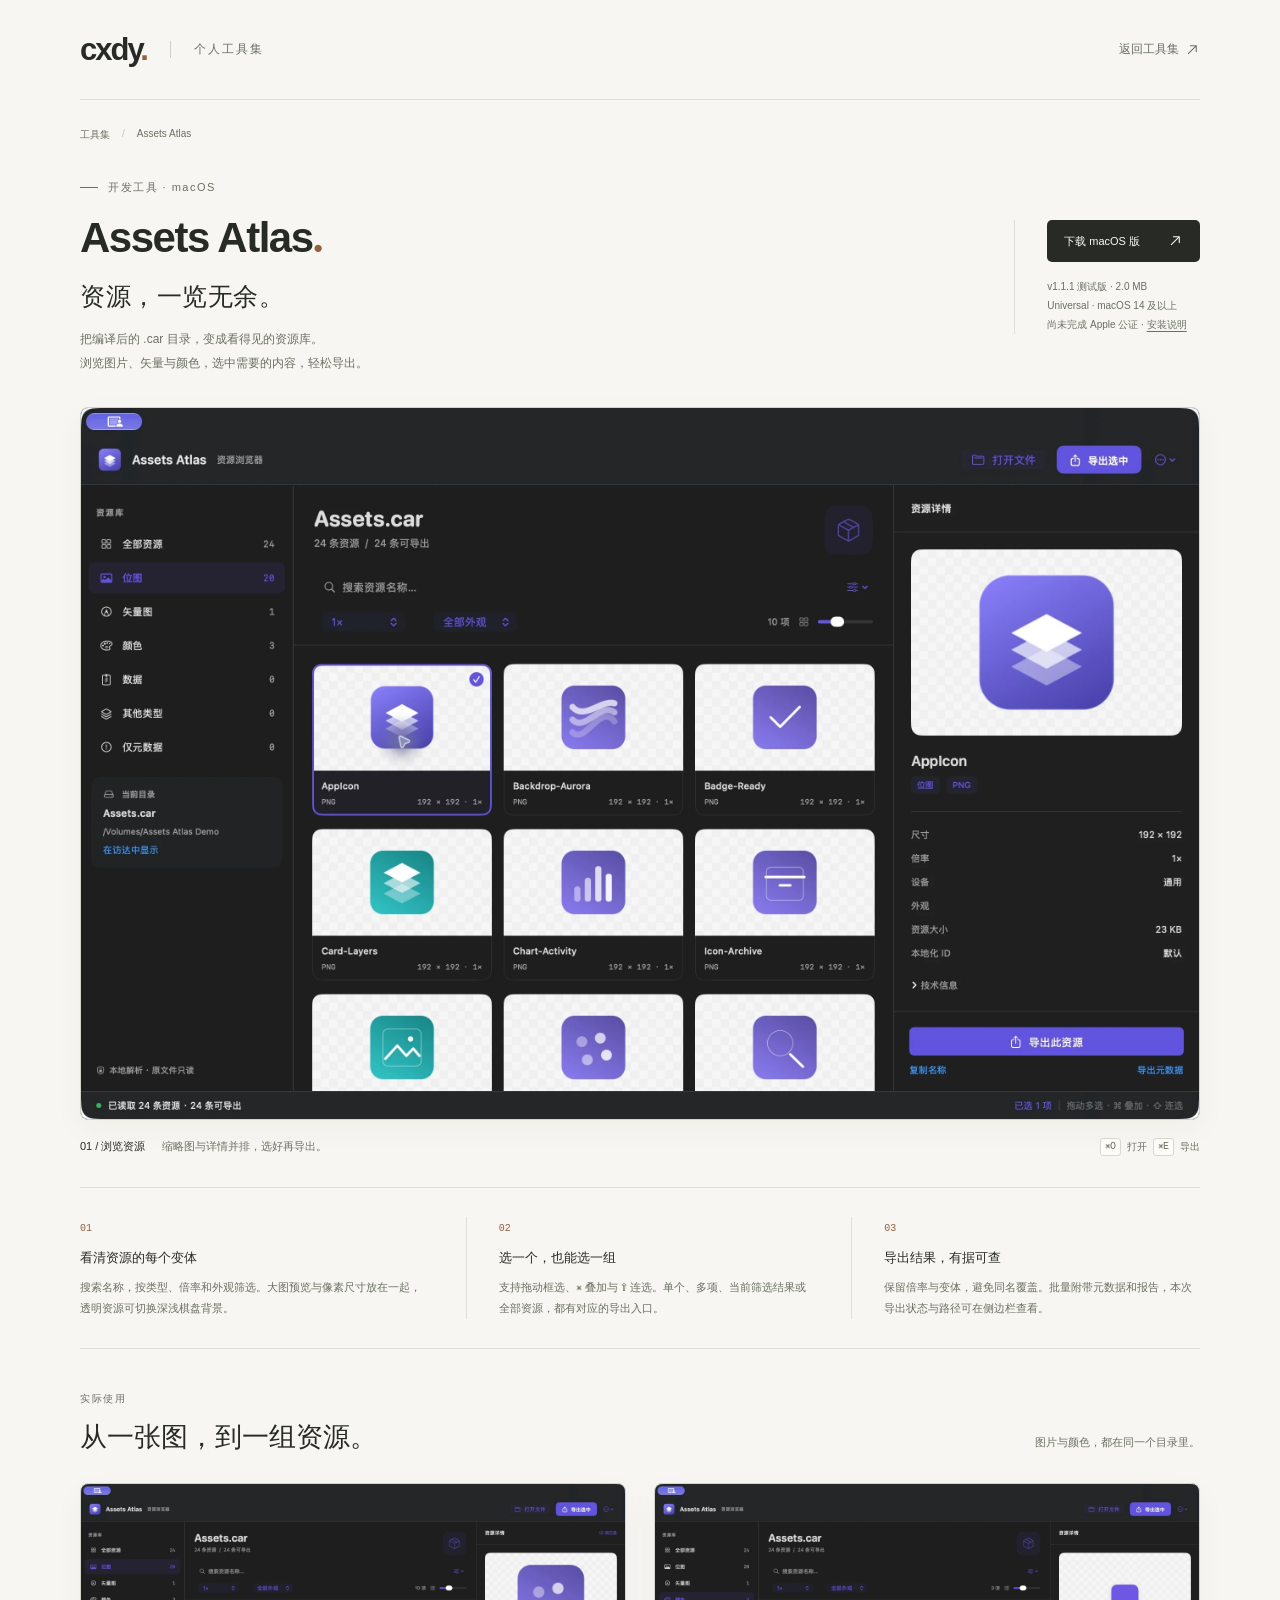
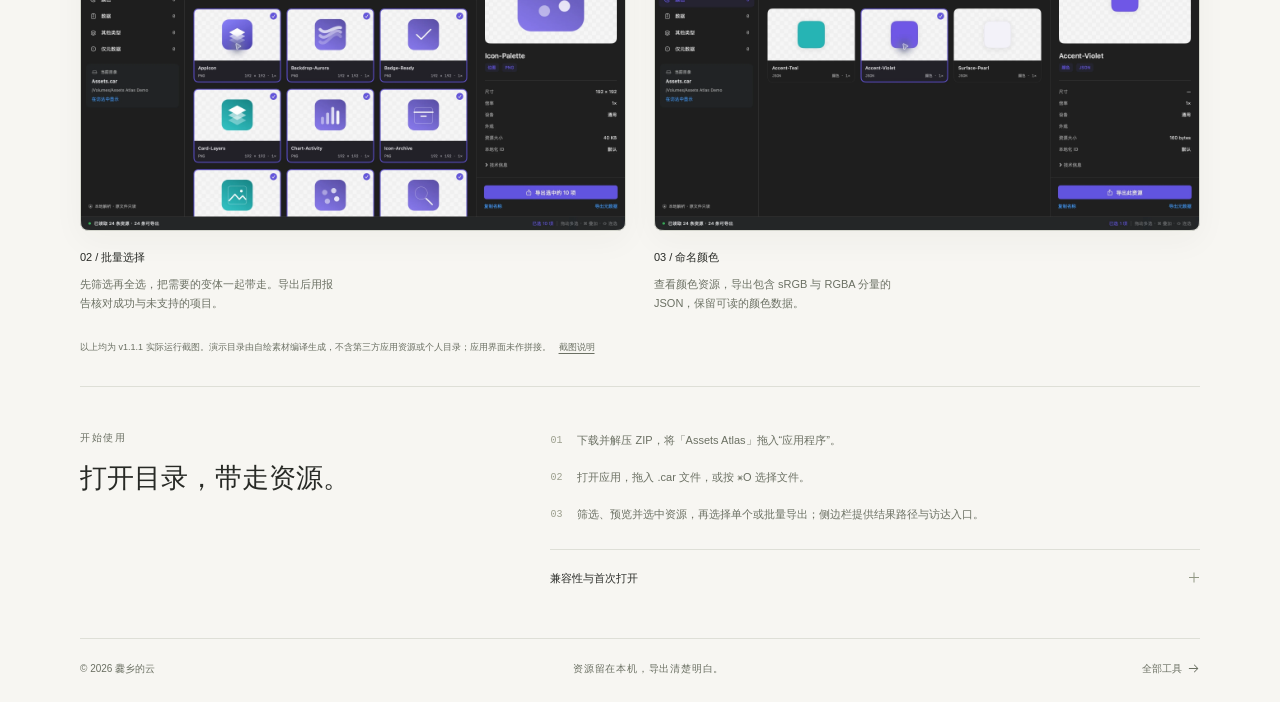
==== assets-atlas/index.html @ a43908d1 "feat(site): 上线 Assets Atlas 产品与下载页面 # 改动范围 新增产品卡片、真实界面截图、下载入口及安装说明，工具集数量更新为两项。  # 改动影响 访客可下载 Univers" ====
<!doctype html>
<html lang="zh-CN">
<head>
  <meta charset="utf-8">
  <meta name="viewport" content="width=device-width, initial-scale=1">
  <meta name="theme-color" content="#f7f6f2">
  <meta name="description" content="Assets Atlas 是原生 macOS .car 资源浏览工具，支持图片、SVG、PDF 与颜色预览，鼠标多选、筛选与批量导出，全部在本机处理。">
  <meta property="og:title" content="Assets Atlas · 资源，一览无余。">
  <meta property="og:description" content="打开 Apple 编译资源目录，预览、筛选并导出图片、矢量与颜色。">
  <meta property="og:image" content="https://cxdy.top/assets/images/assets-atlas-library.webp">
  <meta property="og:url" content="https://cxdy.top/assets-atlas/">
  <meta property="og:type" content="website">
  <meta property="og:site_name" content="爨乡的云">
  <title>Assets Atlas · 爨乡的云</title>
  <link rel="icon" href="/assets/favicon.svg" type="image/svg+xml">
  <link rel="stylesheet" href="/assets/site.css">
</head>
<body>
  <a class="skip-link" href="#main">跳到主要内容</a>
  <div class="site-shell">
    <header class="site-header">
      <a class="brand" href="/" aria-label="爨乡的云首页"><span class="wordmark">cxdy<span>.</span></span><span class="brand-caption">个人工具集</span></a>
      <nav aria-label="主导航"><a class="nav-link" href="/">返回工具集<span class="icon arrow-top-right" aria-hidden="true"></span></a></nav>
    </header>
    <main class="tool-page" id="main">
      <div class="tool-breadcrumb"><a href="/">工具集</a><span aria-hidden="true">/</span><span>Assets Atlas</span></div>
      <section class="tool-hero release-hero" aria-labelledby="tool-title">
        <div class="tool-copy">
          <p class="eyebrow"><span class="accent-line" aria-hidden="true"></span>开发工具 · macOS</p>
          <h1 id="tool-title">Assets Atlas<span class="tool-title-dot">.</span></h1>
          <p class="tool-lead">资源，一览无余。</p>
          <p class="tool-description">把编译后的 .car 目录，变成看得见的资源库。<br>浏览图片、矢量与颜色，选中需要的内容，轻松导出。</p>
        </div>
        <div class="release-download">
          <a class="primary-link" href="https://github.com/cxdyun/cxdy-top/releases/download/assets-atlas-v1.1.1/Assets-Atlas-1.1.1-universal.zip">下载 macOS 版<span class="icon arrow-top-right" aria-hidden="true"></span><span class="sr-only">（ZIP 安装包，Universal）</span></a>
          <p class="runtime-note">v1.1.1 测试版 · 2.0 MB<br>Universal · macOS 14 及以上<br>尚未完成 Apple 公证 · <a href="#guide-title">安装说明</a></p>
        </div>
      </section>
      <figure class="product-shot hero-shot">
        <a class="screenshot-link" href="/assets/images/assets-atlas-library.webp" target="_blank" rel="noopener" aria-label="查看资源浏览原尺寸截图（在新标签页打开）"><img src="/assets/images/assets-atlas-library.webp" alt="Assets Atlas 真实界面：左侧按资源类型分类，中间显示紫色和青绿色演示图标，右侧预览选中的 AppIcon 并显示像素尺寸、倍率和导出按钮。" width="2640" height="1680" fetchpriority="high" decoding="async"></a>
        <figcaption><span><b>01 / 浏览资源</b> 缩略图与详情并排，选好再导出。</span><span class="shot-shortcut"><kbd>⌘O</kbd> 打开 <kbd>⌘E</kbd> 导出</span></figcaption>
      </figure>
      <section class="tool-features" aria-label="主要功能">
        <div><span class="feature-index">01</span><h2>看清资源的每个变体</h2><p>搜索名称，按类型、倍率和外观筛选。大图预览与像素尺寸放在一起，透明资源可切换深浅棋盘背景。</p></div>
        <div><span class="feature-index">02</span><h2>选一个，也能选一组</h2><p>支持拖动框选、⌘ 叠加与 ⇧ 连选。单个、多项、当前筛选结果或全部资源，都有对应的导出入口。</p></div>
        <div><span class="feature-index">03</span><h2>导出结果，有据可查</h2><p>保留倍率与变体，避免同名覆盖。批量附带元数据和报告，本次导出状态与路径可在侧边栏查看。</p></div>
      </section>
      <section class="screen-gallery" aria-labelledby="screens-title">
        <div class="gallery-heading"><div><p class="eyebrow">实际使用</p><h2 id="screens-title">从一张图，到一组资源。</h2></div><p>图片与颜色，都在同一个目录里。</p></div>
        <div class="screen-pair">
          <figure class="product-shot"><a class="screenshot-link" href="/assets/images/assets-atlas-selection.webp" target="_blank" rel="noopener" aria-label="查看批量选择原尺寸截图（在新标签页打开）"><img src="/assets/images/assets-atlas-selection.webp" alt="批量选择真实界面：十项资源以紫色边框标为选中，详情区显示导出选中的十项。" width="2640" height="1680" loading="lazy" decoding="async"></a><figcaption><b>02 / 批量选择</b><p>先筛选再全选，把需要的变体一起带走。导出后用报告核对成功与未支持的项目。</p></figcaption></figure>
          <figure class="product-shot"><a class="screenshot-link" href="/assets/images/assets-atlas-colors.webp" target="_blank" rel="noopener" aria-label="查看命名颜色原尺寸截图（在新标签页打开）"><img src="/assets/images/assets-atlas-colors.webp" alt="命名颜色真实界面：青绿、紫色和浅色三种演示颜色，右侧预览紫色并提供 JSON 导出。" width="2640" height="1680" loading="lazy" decoding="async"></a><figcaption><b>03 / 命名颜色</b><p>查看颜色资源，导出包含 sRGB 与 RGBA 分量的 JSON，保留可读的颜色数据。</p></figcaption></figure>
        </div>
        <p class="screenshot-note">以上均为 v1.1.1 实际运行截图。演示目录由自绘素材编译生成，不含第三方应用资源或个人目录；应用界面未作拼接。<a href="/assets-atlas/截图说明.md">截图说明<span class="sr-only">（Markdown 文档）</span></a></p>
      </section>
      <section class="start-guide" aria-labelledby="guide-title">
        <div><p class="eyebrow">开始使用</p><h2 id="guide-title">打开目录，带走资源。</h2></div>
        <div class="guide-content">
          <ol><li><span>下载并解压 ZIP，将「Assets Atlas」拖入“应用程序”。</span></li><li><span>打开应用，拖入 .car 文件，或按 ⌘O 选择文件。</span></li><li><span>筛选、预览并选中资源，再选择单个或批量导出；侧边栏提供结果路径与访达入口。</span></li></ol>
          <details><summary>兼容性与首次打开<span class="details-plus" aria-hidden="true"></span></summary><p>当前为临时签名、未公证的测试构建。若系统阻止首次启动，请确认来自本站，再参考 <a href="https://support.apple.com/zh-cn/102445" target="_blank" rel="noopener noreferrer">Apple 官方说明</a> 使用系统提供的确认入口。安装包包含 Apple Silicon 与 Intel 两种架构；已在 Apple Silicon Mac 上运行验证，Intel 尚未实机验证。</p><p>位图导出为 PNG；SVG、PDF 在系统支持时保留矢量，颜色导出 JSON，原始数据导出 BIN。部分图层容器与矢量符号只能提供元数据，报告会明确列出；不保证还原全部编译前信息，也不修改原 .car 文件。</p><p>v1.1.1 已修复重启时显示旧“导出成功”记录的问题。<a href="https://github.com/cxdyun/cxdy-top/releases/tag/assets-atlas-v1.1.1">发行说明</a> · <a href="https://github.com/cxdyun/cxdy-top/releases/download/assets-atlas-v1.1.1/Assets-Atlas-1.1.1-universal.zip.sha256">SHA-256 校验文件</a></p></details>
        </div>
      </section>
    </main>
    <footer class="site-footer"><span>© 2026 爨乡的云</span><span class="footer-note">资源留在本机，导出清楚明白。</span><a href="/">全部工具<span class="icon arrow-right" aria-hidden="true"></span></a></footer>
  </div>
</body>
</html>
---- assets/site.css ----
@charset "UTF-8";

:root {
  color-scheme: light;
  --paper: #f7f6f2; --ink: #282a26; --muted: #6b7063; --line: #dedfd7; --accent: #946041;
  --ease: cubic-bezier(.16, 1, .3, 1);
  font-family: -apple-system, BlinkMacSystemFont, "PingFang SC", "Microsoft YaHei", sans-serif;
  color: var(--ink); background: var(--paper); font-synthesis: none;
}
* { box-sizing: border-box; }
html { scroll-behavior: smooth; scroll-padding-top: 24px; }
body { margin: 0; min-height: 100dvh; }
a { color: inherit; text-decoration: none; }
summary, a { -webkit-tap-highlight-color: transparent; }
a:focus-visible, summary:focus-visible { outline: 2px solid var(--accent); outline-offset: 6px; border-radius: 3px; }
::selection { background: #e5d8cb; color: var(--ink); }
.site-shell { width: min(1120px, calc(100% - 96px)); margin: 0 auto; }
.site-header { height: 100px; display: flex; justify-content: space-between; align-items: center; border-bottom: 1px solid var(--line); }
.brand { display: flex; align-items: center; gap: 23px; }
.wordmark { font-size: 31px; font-weight: 750; letter-spacing: -2px; line-height: 1; }
.wordmark > span { color: var(--accent); }
.brand-caption { font-size: 12px; letter-spacing: 2px; color: var(--muted); border-left: 1px solid #cfd0c7; padding-left: 23px; }
.site-header nav { display: flex; gap: 35px; align-items: center; }
.nav-link { display: inline-flex; align-items: center; gap: 5px; font-size: 12px; color: #6b7063; position: relative; padding: 10px 0; transition: color 180ms; }
.nav-link:hover, .nav-link.current { color: var(--ink); }
.nav-link.current::after { content: ""; position: absolute; height: 2px; bottom: 1px; left: 50%; width: 12px; background: var(--accent); transform: translateX(-50%); }
.icon { display: inline-block; width: 16px; height: 16px; flex-shrink: 0; background: currentColor; mask: var(--icon) center / contain no-repeat; -webkit-mask: var(--icon) center / contain no-repeat; }
.arrow-top-right { --icon: url("/assets/icons/arrow-top-right.svg"); }
.arrow-right { --icon: url("/assets/icons/arrow-right.svg"); }
.camera-icon { --icon: url("/assets/icons/camera.svg"); }
.sr-only { position: absolute; width: 1px; height: 1px; padding: 0; margin: -1px; overflow: hidden; clip-path: inset(50%); white-space: nowrap; border: 0; }
.skip-link { position: absolute; left: 20px; top: 15px; padding: 12px; background: var(--paper); border: 1px solid var(--ink); transform: translateY(-150%); z-index: 10; }
.skip-link:focus { transform: none; }

.hero { display: grid; grid-template-columns: 1fr 260px; align-items: end; padding: 57px 0 48px; }
.eyebrow { margin: 0 0 23px; display: flex; align-items: center; gap: 10px; font-size: 11px; font-weight: 400; letter-spacing: 1.5px; color: var(--muted); }
.accent-line { width: 18px; height: 1px; background: var(--accent); }
.hero h1 { font-family: "Songti SC", "STSong", "Noto Serif CJK SC", serif; font-size: 58px; font-weight: 500; line-height: 1.3; letter-spacing: -1.7px; margin: 0; }
.hero h1 > span { color: var(--accent); }
.hero-description { margin: 23px 0 0; color: #6b7063; font-size: 13px; line-height: 1.95; letter-spacing: .4px; }
.collection-note { display: flex; flex-direction: column; align-items: flex-start; border-left: 1px solid var(--line); padding: 0 0 4px 37px; margin-bottom: 5px; }
.collection-number { font: italic 90px/1.1 Georgia, "Times New Roman", serif; letter-spacing: -7px; color: #b5b7ac; }
.collection-number > span { font: normal 27px/1 Georgia, serif; letter-spacing: 0; color: #c8c9c0; vertical-align: 20px; margin-left: 8px; }
.collection-note-label { font-size: 11px; color: var(--muted); letter-spacing: 1px; margin: 10px 0 27px; }
.text-link { font-size: 11px; display: inline-flex; gap: 14px; align-items: center; }
.text-link .icon { width: 14px; transition: transform 220ms var(--ease); }
.text-link:hover .icon { transform: translateX(4px); }

.collection { scroll-margin-top: 20px; }
.section-heading { display: flex; align-items: center; justify-content: space-between; padding: 0 0 18px; border-bottom: 1px solid var(--line); margin-bottom: 20px; }
.section-heading h2 { font-size: 12px; letter-spacing: 1px; display: flex; gap: 10px; align-items: center; font-weight: 500; margin: 0; }
.section-count { font: 10px/1.5 ui-monospace, SFMono-Regular, monospace; color: var(--accent); letter-spacing: 0; }
.section-heading > span { font-size: 10px; color: #6b7063; letter-spacing: .7px; }
.project-card { display: grid; grid-template-columns: 42% 58%; border: 1px solid #d9dad1; border-radius: 14px; overflow: hidden; background: #fdfcf9; transition: border-color 240ms, box-shadow 280ms; position: relative; }
.project-card:hover { border-color: #b7b8aa; box-shadow: 0 12px 30px #3d403107; }
.project-card:active { transform: scale(.995); }
.project-copy { padding: 29px 35px 25px; display: flex; flex-direction: column; align-items: flex-start; }
.project-meta { display: flex; align-items: center; gap: 8px; font-size: 10px; color: var(--muted); white-space: nowrap; letter-spacing: .3px; }
.project-number { font: 10px/1 ui-monospace, SFMono-Regular, monospace; color: #6b7063; padding-right: 7px; }
.meta-dot { color: #b0b1a7; }
.project-icon { width: 39px; height: 39px; border: 1px solid #dfdfd5; border-radius: 10px; display: grid; place-items: center; margin: 28px 0 13px; color: #656b5b; background: #eeeee7; }
.project-icon > .icon { width: 22px; height: 22px; }
.project-copy h3 { font-size: 28px; letter-spacing: -.7px; font-weight: 550; margin: 0 0 14px; }
.project-copy p { font-size: 12px; line-height: 1.95; color: #6b7063; margin: 0; }
.project-features { display: flex; gap: 14px; font-size: 10px; color: #6b7063; margin-top: 17px; }
.project-action { display: flex; align-items: center; gap: 18px; margin-top: 27px; font-size: 11px; font-weight: 500; }
.action-arrow { width: 29px; height: 29px; border: 1px solid #d2d4c8; border-radius: 50%; display: grid; place-items: center; transition: background-color 220ms, color 220ms, transform 280ms var(--ease); }
.action-arrow > .icon { width: 15px; height: 15px; }
.project-card:hover .action-arrow { background: var(--ink); border-color: var(--ink); color: var(--paper); transform: translate(2px, -2px); }
.project-art { position: relative; background: #e9eae2; display: grid; place-items: center; isolation: isolate; overflow: hidden; min-height: 342px; }
.art-grid { position: absolute; inset: 0; background-image: linear-gradient(#777c6208 1px, transparent 1px), linear-gradient(90deg, #777c6208 1px, transparent 1px); background-size: 34px 34px; mask-image: radial-gradient(ellipse, #fff, transparent 75%); z-index: -1; }
.art-coordinate { position: absolute; font: 8px ui-monospace, SFMono-Regular, monospace; color: #969b88; letter-spacing: 1px; }
.coordinate-top { top: 24px; left: 29px; }
.product-preview { width: 97%; height: auto; display: block; transform: translate(9px, 2px) rotate(-4deg); filter: drop-shadow(0 14px 14px #4349361a); transition: transform 550ms var(--ease); }
.project-card:hover .product-preview { transform: translate(8px, -3px) rotate(-1.5deg); }
.art-caption { position: absolute; bottom: 17px; font-size: 9px; letter-spacing: 2px; color: #818675; display: flex; align-items: center; gap: 12px; }
.caption-line { width: 16px; height: 1px; background: #bec2b2; }
.collection-end { display: flex; align-items: center; gap: 12px; padding: 22px 0 29px; }
.small-mark { color: #9d9f92; font-size: 15px; font-weight: 300; }
.collection-end p { font-size: 10px; color: #6b7063; letter-spacing: .5px; margin: 0; }
.end-rule { height: 1px; width: 40px; background: #dcded2; margin-left: 2px; }
.site-footer { display: flex; align-items: center; justify-content: space-between; padding: 23px 0 26px; border-top: 1px solid var(--line); font-size: 10px; color: #6b7063; }
.footer-note { letter-spacing: .8px; }
.site-footer a { display: inline-flex; align-items: center; gap: 5px; color: #6b7063; transition: color 180ms; }
.site-footer a:hover { color: var(--ink); }
.site-footer .icon { width: 13px; height: 13px; }

.tool-page { padding-top: 28px; }
.tool-breadcrumb { display: flex; gap: 12px; font-size: 10px; color: #6b7063; }
.tool-breadcrumb a:hover { color: var(--accent); }
.tool-breadcrumb > span[aria-hidden] { color: #c4c6b9; }
.tool-hero { display: grid; grid-template-columns: 42% 58%; align-items: center; padding: 48px 0 55px; }
.tool-copy .eyebrow { margin-bottom: 20px; }
.tool-copy h1 { font-size: 42px; font-weight: 550; letter-spacing: -1.5px; line-height: 1.2; margin: 0 0 24px; }
.tool-title-dot { color: var(--accent); font-family: Georgia, serif; font-size: 45px; }
.tool-lead { font-family: "Songti SC", "STSong", serif; font-size: 30px; line-height: 1.5; margin: 0 0 18px; letter-spacing: .5px; }
.tool-description { font-size: 12px; color: #6b7063; line-height: 2; margin: 0 0 25px; }
.primary-link { display: inline-flex; align-items: center; gap: 27px; padding: 13px 17px; background: var(--ink); color: #fafaf4; font-size: 11px; border-radius: 5px; transition: background-color 180ms, transform 180ms; }
.primary-link:hover { background: #474b40; }
.primary-link:hover .icon { transform: translate(1px, -1px); }
.primary-link:active { transform: scale(.98); }
.runtime-note { font-size: 10px; color: #6b7063; line-height: 1.9; margin: 13px 0 0; }
.tool-art { position: relative; isolation: isolate; background: #e9eae2; border: 1px solid #dfe2d5; border-radius: 15px; min-height: 380px; display: grid; place-items: center; overflow: hidden; }
.tool-art img { width: 100%; height: auto; transform: rotate(-3deg); filter: drop-shadow(0 14px 18px #43493617); }
.tool-art .art-caption { bottom: 21px; letter-spacing: 1px; }
.tool-features { display: grid; grid-template-columns: repeat(3, 1fr); border-top: 1px solid var(--line); border-bottom: 1px solid var(--line); padding: 29px 0; gap: 37px; }
.tool-features > div + div { border-left: 1px solid var(--line); padding-left: 32px; }
.feature-index { font: 10px ui-monospace, SFMono-Regular, monospace; color: var(--accent); }
.tool-features h2 { font-size: 13px; font-weight: 500; line-height: 1.5; margin: 13px 0 10px; }
.tool-features p { font-size: 11px; line-height: 1.9; color: #6b7063; margin: 0; }
.start-guide { display: grid; grid-template-columns: 42% 58%; padding: 44px 0 48px; }
.start-guide .eyebrow { font-size: 10px; margin-bottom: 15px; }
.start-guide h2 { font-family: "Songti SC", "STSong", serif; font-size: 27px; font-weight: 500; margin: 0; }
.guide-content ol { list-style: none; counter-reset: steps; display: grid; gap: 17px; margin: 0 0 24px; padding: 0; }
.guide-content li { counter-increment: steps; display: flex; gap: 15px; font-size: 11px; color: #6b7063; line-height: 1.8; }
.guide-content li::before { content: "0" counter(steps); font: 10px/1.9 ui-monospace, SFMono-Regular, monospace; color: #9c9f8e; }
.guide-content details { border-top: 1px solid var(--line); padding-top: 17px; }
.guide-content summary { cursor: pointer; list-style: none; display: flex; align-items: center; justify-content: space-between; gap: 20px; font-size: 11px; padding: 4px 0; }
.guide-content summary::-webkit-details-marker { display: none; }
.guide-content details p { font-size: 11px; line-height: 1.95; color: #6b7063; max-width: 56ch; margin: 15px 25px 0 0; }
.guide-content details a { text-decoration: underline; text-underline-offset: 3px; }
.details-plus { width: 12px; height: 12px; position: relative; flex-shrink: 0; color: #919783; }
.details-plus::before, .details-plus::after { content: ""; position: absolute; width: 10px; height: 1px; left: 1px; top: 5px; background: currentColor; }
.details-plus::after { transform: rotate(90deg); transition: transform 180ms; }
.guide-content details[open] .details-plus::after { transform: rotate(0deg); }

@media (prefers-reduced-motion: no-preference) {
  .hero-copy, .collection-note, .collection, .tool-hero { animation: appear 650ms var(--ease) both; }
  .collection-note { animation-delay: 80ms; }
  .collection { animation-delay: 140ms; }
  @keyframes appear { from { opacity: 0; transform: translateY(12px); } to { opacity: 1; transform: none; } }
}
@media (min-width: 1550px) {
  .site-shell { width: min(1200px, calc(100% - 160px)); }
  .hero { padding: 75px 0 62px; }.hero h1 { font-size: 66px; }
  .project-copy { padding: 34px 41px 31px; }.project-art { min-height: 370px; }
}
@media (max-width: 900px) {
  .site-shell { width: calc(100% - 48px); }.hero { grid-template-columns: 1fr 180px; }
  .collection-note { padding-left: 26px; }.project-copy { padding: 25px; }
  .project-features { gap: 10px; font-size: 8px; }.project-meta { gap: 5px; font-size: 8px; }
  .project-art { min-height: 345px; }.product-preview { width: 120%; }
  .tool-hero { grid-template-columns: 43% 57%; }.tool-art { min-height: 330px; }
  .tool-features { gap: 20px; }.tool-features > div + div { padding-left: 20px; }
}
@media (max-width: 620px) {
  .site-shell { width: calc(100% - 36px); }.site-header { height: 78px; }.brand { gap: 13px; }
  .wordmark { font-size: 28px; }.brand-caption { font-size: 10px; letter-spacing: 1px; padding-left: 13px; }
  .site-header nav { gap: 19px; }.nav-link { font-size: 10px; }
  .github-link > span:first-child { font-size: 0; }.github-link > span:first-child::before { content: ""; display: block; width: 18px; height: 18px; background: currentColor; mask: url("/assets/icons/github.svg") center / contain no-repeat; -webkit-mask: url("/assets/icons/github.svg") center / contain no-repeat; }
  .github-link > .arrow-top-right { display: none; }
  .hero { grid-template-columns: 1fr; position: relative; padding: 42px 0 36px; }.hero h1 { font-size: 49px; }
  .hero-description { font-size: 11px; }.hero .eyebrow { font-size: 10px; letter-spacing: 1px; }
  .collection-note { position: absolute; right: 0; top: 85px; padding: 0; border: 0; align-items: flex-end; }
  .collection-number { font-size: 58px; letter-spacing: -5px; }.collection-number > span { display: none; }
  .collection-note-label { font-size: 9px; letter-spacing: 0; margin: 9px 0 0; }.collection-note .text-link { display: none; }
  .section-heading > span { font-size: 8px; letter-spacing: 0; }.project-card { grid-template-columns: 1fr; }
  .project-copy { padding: 24px; }.project-meta { font-size: 9px; }.project-icon { margin-top: 24px; }
  .project-features { font-size: 9px; }.project-action { position: absolute; right: 24px; top: 105px; margin: 0; }
  .project-action > span:first-child { display: none; }.action-arrow { width: 33px; height: 33px; }
  .project-copy h3 { font-size: 27px; }.project-copy p { font-size: 12px; }
  .project-art { min-height: 255px; border-top: 1px solid #dfe1d6; }.product-preview { width: 100%; max-width: 450px; }
  .art-coordinate { font-size: 7px; }.coordinate-top { top: 17px; left: 21px; }.art-caption { font-size: 8px; bottom: 13px; }
  .site-footer { font-size: 9px; padding: 22px 0; }.footer-note { display: none; }.collection-end p { font-size: 9px; }
  .tool-hero { grid-template-columns: 1fr; padding: 34px 0 35px; gap: 30px; }.tool-copy h1 { font-size: 36px; }
  .tool-lead { font-size: 28px; }.tool-art { min-height: 260px; }.tool-features { grid-template-columns: 1fr; gap: 22px; padding: 25px 0; }
  .tool-features > div + div { padding: 22px 0 0; border-left: 0; border-top: 1px solid var(--line); }
  .start-guide { grid-template-columns: 1fr; gap: 28px; padding: 35px 0; }.tool-breadcrumb { font-size: 9px; }
  .tool-art .art-caption { font-size: 8px; bottom: 12px; }
}
@media (prefers-reduced-motion: reduce) {
  html { scroll-behavior: auto; }*, *::before, *::after { animation: none !important; transition: none !important; }
  .project-card:hover .product-preview, .tool-art img { transform: none; }
}

/* 真实截图保持平直完整，让界面本身成为产品说明。 */
.product-preview.real-preview { width: calc(100% - 42px); transform: none; border-radius: 5px; filter: none; box-shadow: 0 12px 28px #282a2620; }
.project-card:hover .real-preview { transform: translateY(-3px); }
.release-hero { grid-template-columns: minmax(0, 1fr) auto; gap: 48px; padding: 38px 0 32px; }
.release-hero .eyebrow { margin-bottom: 15px; }
.release-hero h1 { margin-bottom: 14px; }
.release-hero .tool-lead { font-size: 25px; margin-bottom: 11px; }
.release-hero .tool-description { margin: 0; }
.release-download { padding: 0 0 0 32px; border-left: 1px solid var(--line); }
.release-download .runtime-note { margin-top: 15px; }
.runtime-note a, .screenshot-note a { text-decoration: underline; text-underline-offset: 3px; }
.product-shot { margin: 0; min-width: 0; }
.screenshot-link { display: block; border: 1px solid #d3d5cc; border-radius: 8px; overflow: hidden; background: #242421; box-shadow: 0 10px 32px #282a260a; transition: border-color 180ms; }
.screenshot-link:hover { border-color: var(--accent); }
.screenshot-link img { display: block; width: 100%; height: auto; }
.product-shot figcaption { font-size: 11px; line-height: 1.8; padding: 17px 0 0; color: var(--muted); }
.product-shot figcaption b { font-weight: 500; color: var(--ink); }
.hero-shot { padding-bottom: 30px; }
.hero-shot figcaption { display: flex; justify-content: space-between; gap: 20px; }
.hero-shot figcaption b { margin-right: 14px; }
kbd { font: 10px/1.4 ui-monospace, SFMono-Regular, monospace; border: 1px solid #d7d9cf; border-radius: 3px; padding: 1px 4px; background: #fdfcf9; }
.shot-shortcut { display: flex; align-items: center; gap: 6px; white-space: nowrap; font-size: 10px; }
.shot-shortcut kbd:nth-of-type(n+3) { margin-left: 7px; }
.screen-gallery { padding: 43px 0 30px; border-bottom: 1px solid var(--line); }
.gallery-heading { display: flex; justify-content: space-between; align-items: end; gap: 24px; margin-bottom: 25px; }
.gallery-heading .eyebrow { margin-bottom: 11px; font-size: 10px; }
.gallery-heading h2 { font: 500 27px/1.5 "Songti SC", "STSong", serif; margin: 0; }
.gallery-heading > p { font-size: 11px; color: var(--muted); line-height: 1.8; margin: 0 0 5px; }
.screen-pair { display: grid; grid-template-columns: repeat(2, minmax(0, 1fr)); gap: 28px; }
.screen-pair figcaption { padding-top: 17px; }
.screen-pair figcaption p { margin: 7px 0 0; max-width: 42ch; }
.screenshot-note { font-size: 9px; line-height: 1.9; color: var(--muted); margin: 25px 0 0; }
.screenshot-note a { margin-left: 8px; }
@media (max-width: 620px) {
  .release-hero { grid-template-columns: 1fr; gap: 23px; }
  .release-download { padding: 0; border: 0; }
  .hero-shot figcaption { display: block; }
  .shot-shortcut { margin-top: 8px; }
  .gallery-heading { display: block; }
  .gallery-heading > p { margin-top: 10px; }
  .screen-pair { grid-template-columns: 1fr; gap: 28px; }
  .product-preview.real-preview { width: calc(100% - 32px); }
}
@media (prefers-reduced-motion: reduce) {
  .project-card:hover .real-preview { transform: none; }
}

.project-card + .project-card { margin-top: 20px; }
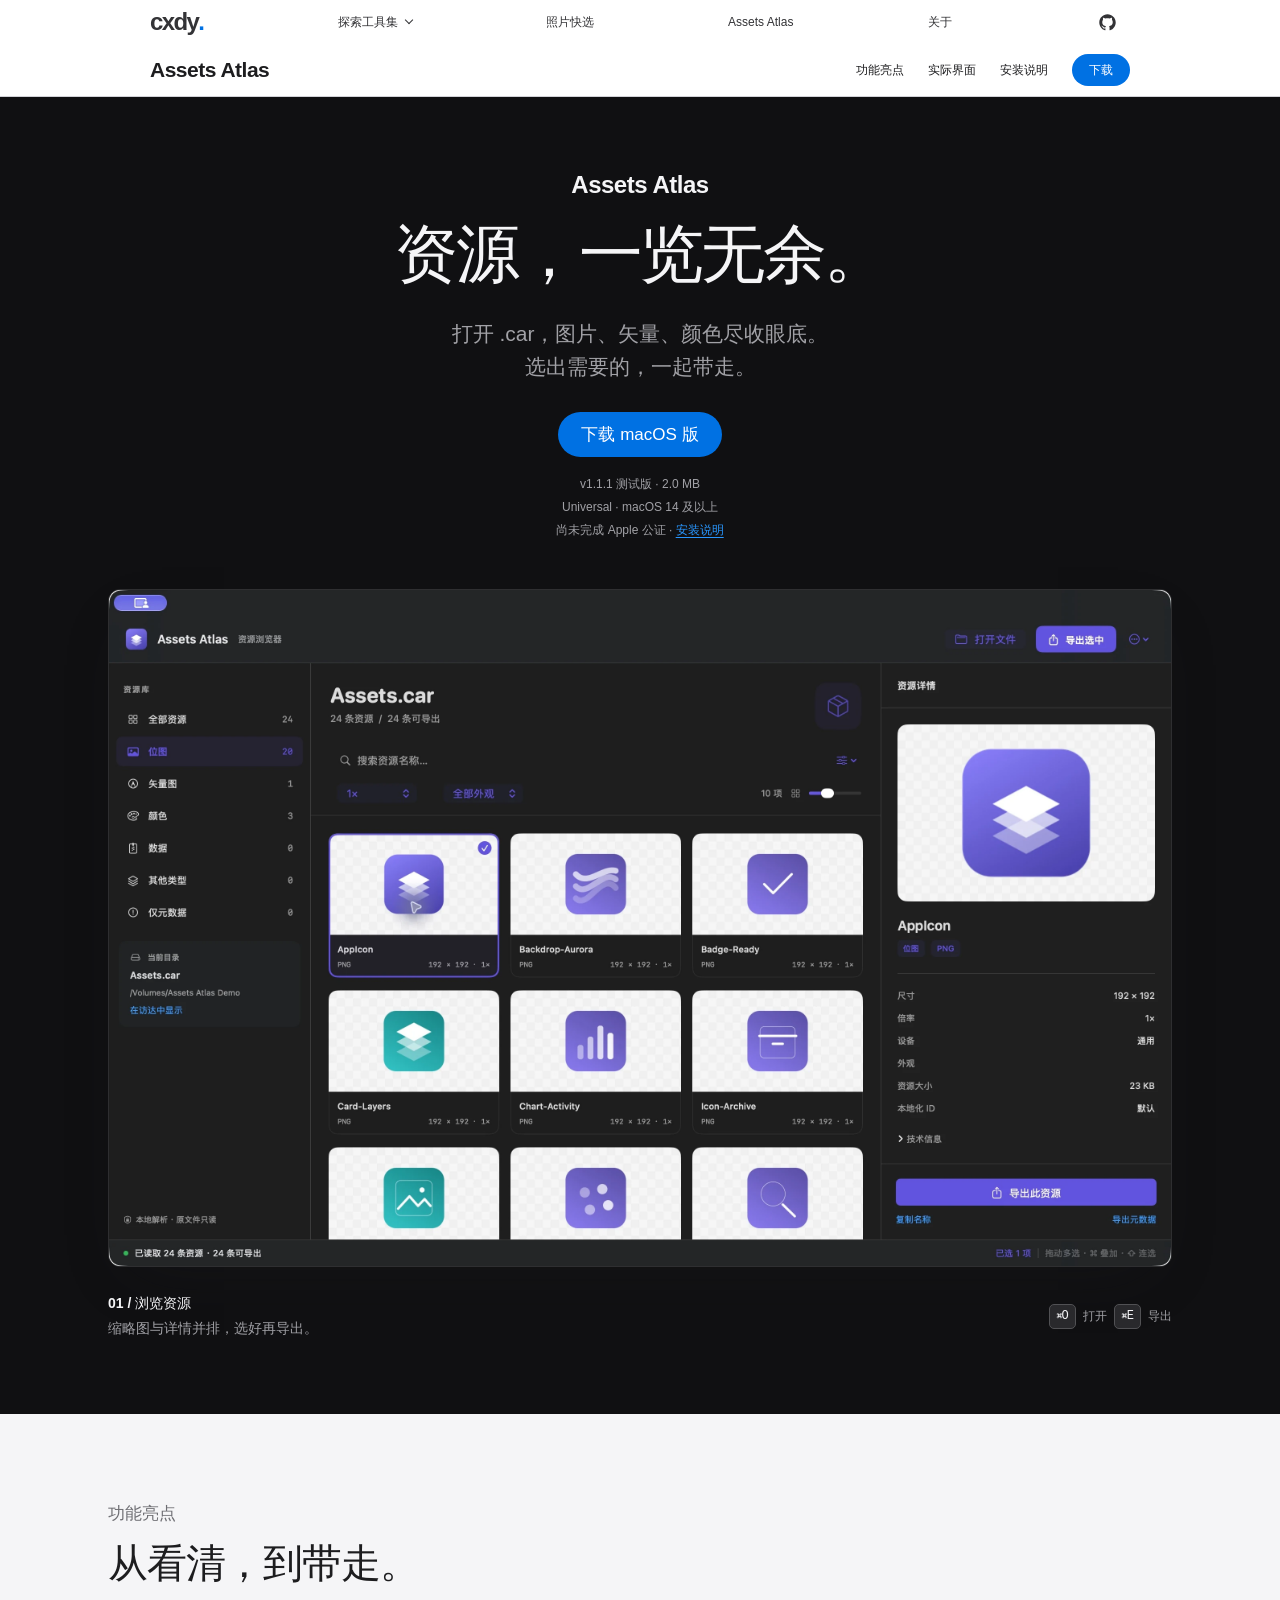
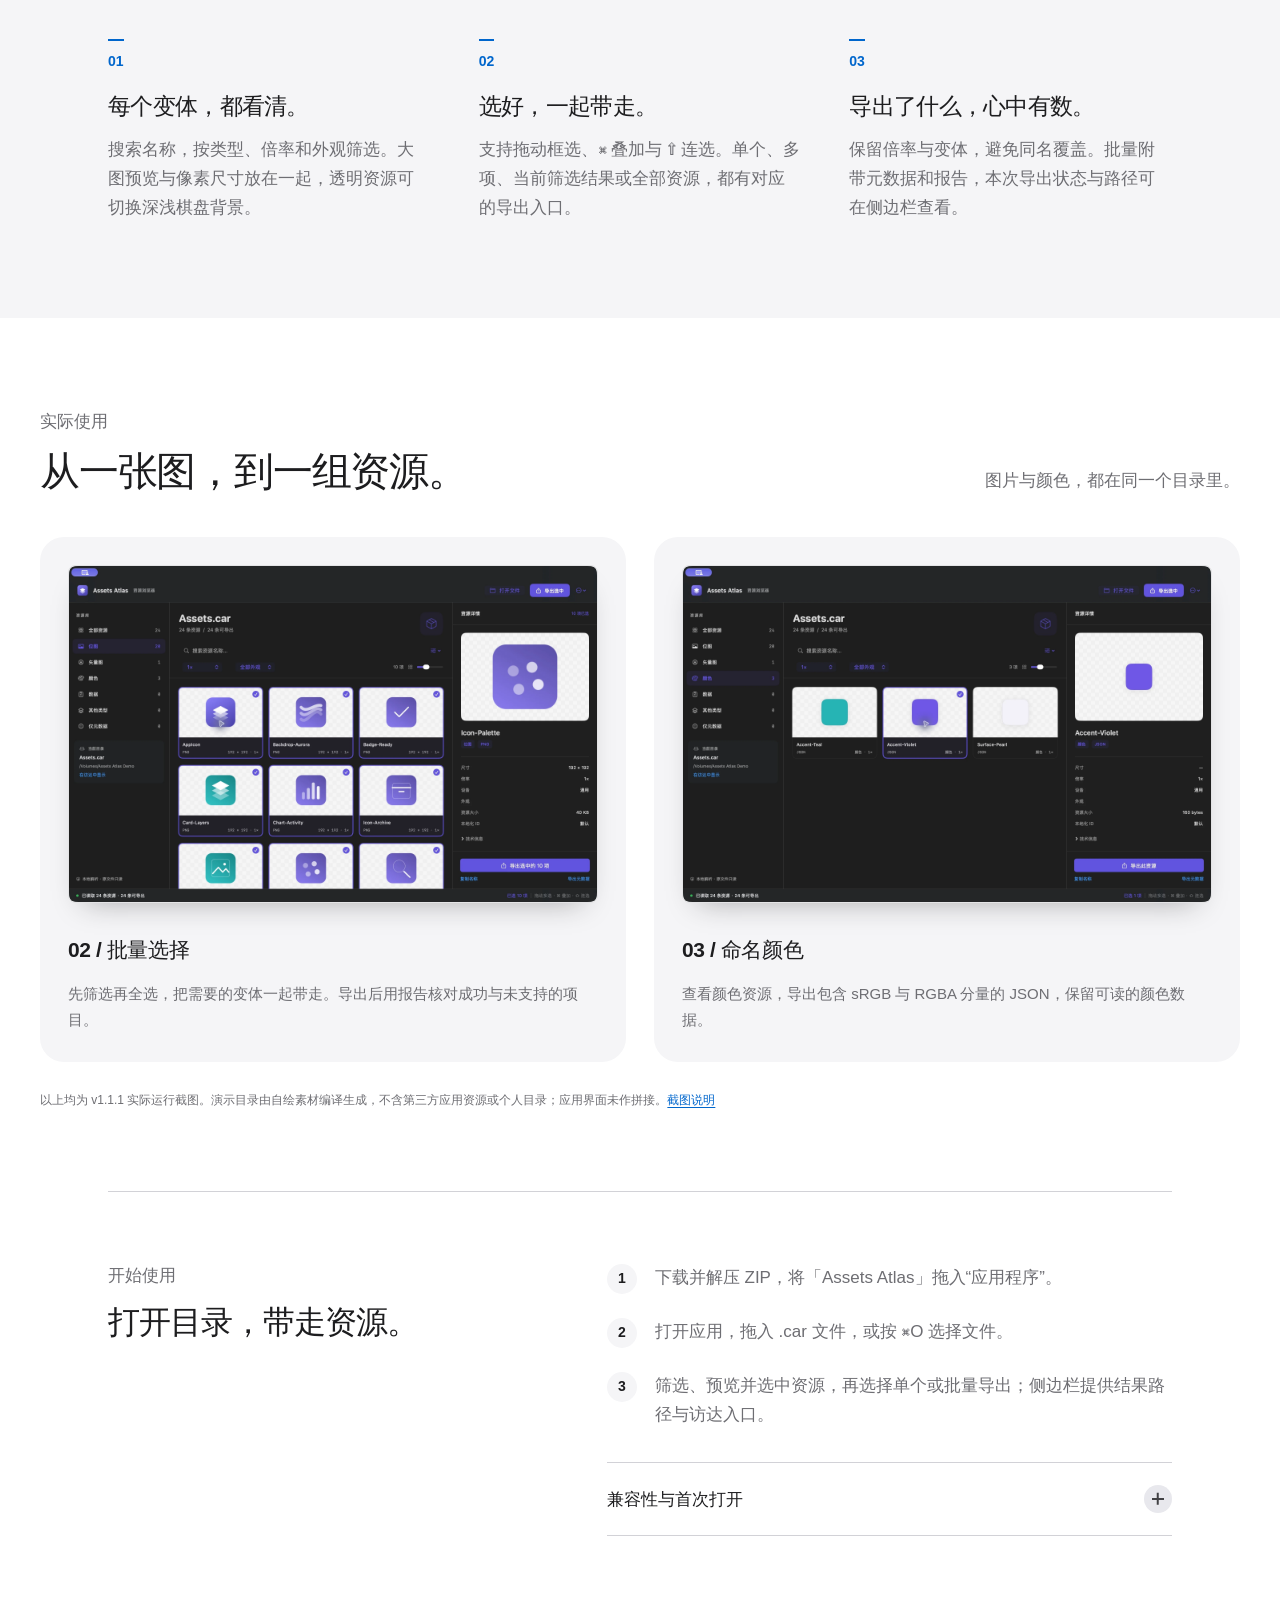
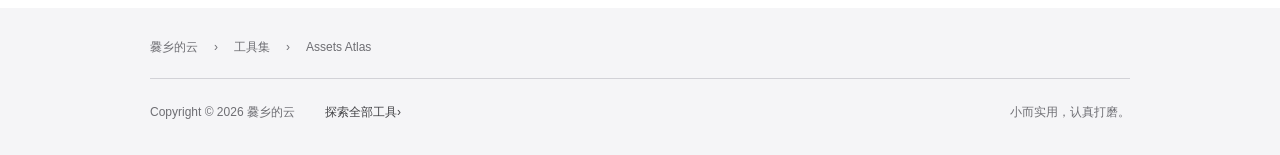
==== commit 0ebdb689: "feat(site): 统一作品集视觉并打磨导航与滚动动效 - 重构首页与两款产品详情页，统一排版、产品文案和下载入口 - 优化下拉导航、截图画廊、移动端布局及滚动入场动画 - 保留安装说明、兼容性提" ====
--- a/assets-atlas/index.html
+++ b/assets-atlas/index.html
@@ -3,7 +3,7 @@
 <head>
   <meta charset="utf-8">
   <meta name="viewport" content="width=device-width, initial-scale=1">
-  <meta name="theme-color" content="#f7f6f2">
+  <meta name="theme-color" content="#f5f5f7">
   <meta name="description" content="Assets Atlas 是原生 macOS .car 资源浏览工具，支持图片、SVG、PDF 与颜色预览，鼠标多选、筛选与批量导出，全部在本机处理。">
   <meta property="og:title" content="Assets Atlas · 资源，一览无余。">
   <meta property="og:description" content="打开 Apple 编译资源目录，预览、筛选并导出图片、矢量与颜色。">
@@ -13,26 +13,49 @@
   <meta property="og:site_name" content="爨乡的云">
   <title>Assets Atlas · 爨乡的云</title>
   <link rel="icon" href="/assets/favicon.svg" type="image/svg+xml">
+  <link rel="stylesheet" href="/assets/home.css">
   <link rel="stylesheet" href="/assets/site.css">
+  <script src="/assets/home.js" defer></script>
 </head>
-<body>
+<body class="detail-page atlas-detail">
   <a class="skip-link" href="#main">跳到主要内容</a>
-  <div class="site-shell">
-    <header class="site-header">
-      <a class="brand" href="/" aria-label="爨乡的云首页"><span class="wordmark">cxdy<span>.</span></span><span class="brand-caption">个人工具集</span></a>
-      <nav aria-label="主导航"><a class="nav-link" href="/">返回工具集<span class="icon arrow-top-right" aria-hidden="true"></span></a></nav>
-    </header>
-    <main class="tool-page" id="main">
-      <div class="tool-breadcrumb"><a href="/">工具集</a><span aria-hidden="true">/</span><span>Assets Atlas</span></div>
-      <section class="tool-hero release-hero" aria-labelledby="tool-title">
+  <header class="global-header">
+    <nav class="global-nav" aria-label="主导航">
+      <a class="wordmark" href="/" aria-label="爨乡的云首页">cxdy<span>.</span></a>
+      <details class="nav-menu">
+        <summary><span class="desktop-label">探索工具集</span><span class="mobile-label">菜单</span><span class="menu-glyph" aria-hidden="true"></span></summary>
+        <div class="nav-panel">
+          <div class="nav-panel-inner">
+            <div class="nav-products"><p>为日常，做一点好用的改变。</p>
+              <a href="/photo-select/"><span class="nav-app-icon nav-photo-icon" aria-hidden="true"></span><span class="nav-product-copy"><strong>照片快选</strong><small>留下每一张喜欢。</small></span><span class="nav-arrow" aria-hidden="true">›</span></a>
+              <a href="/assets-atlas/"><img class="nav-app-icon" src="/assets/images/assets-atlas-icon.png" width="48" height="48" alt=""><span class="nav-product-copy"><strong>Assets Atlas</strong><small>资源，一览无余。</small></span><span class="nav-arrow" aria-hidden="true">›</span></a>
+            </div>
+            <div class="nav-more"><p>进一步了解</p><a href="/#collection">所有工具</a><a href="/#about">关于这个空间</a><a href="https://github.com/cxdyun" target="_blank" rel="noopener noreferrer">在 GitHub 关注<span class="sr-only">（在新标签页打开）</span><span aria-hidden="true"> ↗</span></a></div>
+          </div>
+        </div>
+      </details>
+      <a class="desktop-product" href="/photo-select/">照片快选</a>
+      <a class="desktop-product" href="/assets-atlas/">Assets Atlas</a>
+      <a class="desktop-product" href="/#about">关于</a>
+      <a class="github-link" href="https://github.com/cxdyun" target="_blank" rel="noopener noreferrer" aria-label="GitHub（在新标签页打开）"><span class="github-icon" aria-hidden="true"></span></a>
+    </nav>
+  </header>
+  <div class="menu-scrim" aria-hidden="true"></div>
+  <div class="local-nav">
+    <nav class="local-nav-inner" aria-label="Assets Atlas产品导航">
+      <a class="local-title" href="#overview">Assets Atlas</a>
+      <div class="local-links"><a class="local-overview" href="#features">功能亮点</a><a class="local-screens" href="#screens-title">实际界面</a><a href="#guide-title">安装说明</a><a class="button local-download" href="https://github.com/cxdyun/cxdy-top/releases/download/assets-atlas-v1.1.1/Assets-Atlas-1.1.1-universal.zip">下载<span class="sr-only">Assets Atlas测试版</span></a></div>
+    </nav>
+  </div>
+    <main class="tool-page" id="main" tabindex="-1">
+      <section class="tool-hero release-hero" id="overview" aria-labelledby="tool-title">
         <div class="tool-copy">
-          <p class="eyebrow"><span class="accent-line" aria-hidden="true"></span>开发工具 · macOS</p>
-          <h1 id="tool-title">Assets Atlas<span class="tool-title-dot">.</span></h1>
+          <h1 id="tool-title">Assets Atlas</h1>
           <p class="tool-lead">资源，一览无余。</p>
-          <p class="tool-description">把编译后的 .car 目录，变成看得见的资源库。<br>浏览图片、矢量与颜色，选中需要的内容，轻松导出。</p>
+          <p class="tool-description">打开 .car，图片、矢量、颜色尽收眼底。<br>选出需要的，一起带走。</p>
         </div>
         <div class="release-download">
-          <a class="primary-link" href="https://github.com/cxdyun/cxdy-top/releases/download/assets-atlas-v1.1.1/Assets-Atlas-1.1.1-universal.zip">下载 macOS 版<span class="icon arrow-top-right" aria-hidden="true"></span><span class="sr-only">（ZIP 安装包，Universal）</span></a>
+          <a class="button primary-link" href="https://github.com/cxdyun/cxdy-top/releases/download/assets-atlas-v1.1.1/Assets-Atlas-1.1.1-universal.zip">下载 macOS 版<span class="sr-only">（ZIP 安装包，Universal）</span></a>
           <p class="runtime-note">v1.1.1 测试版 · 2.0 MB<br>Universal · macOS 14 及以上<br>尚未完成 Apple 公证 · <a href="#guide-title">安装说明</a></p>
         </div>
       </section>
@@ -40,10 +63,13 @@
         <a class="screenshot-link" href="/assets/images/assets-atlas-library.webp" target="_blank" rel="noopener" aria-label="查看资源浏览原尺寸截图（在新标签页打开）"><img src="/assets/images/assets-atlas-library.webp" alt="Assets Atlas 真实界面：左侧按资源类型分类，中间显示紫色和青绿色演示图标，右侧预览选中的 AppIcon 并显示像素尺寸、倍率和导出按钮。" width="2640" height="1680" fetchpriority="high" decoding="async"></a>
         <figcaption><span><b>01 / 浏览资源</b> 缩略图与详情并排，选好再导出。</span><span class="shot-shortcut"><kbd>⌘O</kbd> 打开 <kbd>⌘E</kbd> 导出</span></figcaption>
       </figure>
-      <section class="tool-features" aria-label="主要功能">
-        <div><span class="feature-index">01</span><h2>看清资源的每个变体</h2><p>搜索名称，按类型、倍率和外观筛选。大图预览与像素尺寸放在一起，透明资源可切换深浅棋盘背景。</p></div>
-        <div><span class="feature-index">02</span><h2>选一个，也能选一组</h2><p>支持拖动框选、⌘ 叠加与 ⇧ 连选。单个、多项、当前筛选结果或全部资源，都有对应的导出入口。</p></div>
-        <div><span class="feature-index">03</span><h2>导出结果，有据可查</h2><p>保留倍率与变体，避免同名覆盖。批量附带元数据和报告，本次导出状态与路径可在侧边栏查看。</p></div>
+      <section class="tool-features" id="features" aria-labelledby="features-title">
+        <div class="feature-heading"><p class="eyebrow">功能亮点</p><h2 id="features-title">从看清，到带走。</h2></div>
+        <div class="feature-grid">
+        <div><span class="feature-index">01</span><h3>每个变体，都看清。</h3><p>搜索名称，按类型、倍率和外观筛选。大图预览与像素尺寸放在一起，透明资源可切换深浅棋盘背景。</p></div>
+        <div><span class="feature-index">02</span><h3>选好，一起带走。</h3><p>支持拖动框选、⌘ 叠加与 ⇧ 连选。单个、多项、当前筛选结果或全部资源，都有对应的导出入口。</p></div>
+        <div><span class="feature-index">03</span><h3>导出了什么，心中有数。</h3><p>保留倍率与变体，避免同名覆盖。批量附带元数据和报告，本次导出状态与路径可在侧边栏查看。</p></div>
+        </div>
       </section>
       <section class="screen-gallery" aria-labelledby="screens-title">
         <div class="gallery-heading"><div><p class="eyebrow">实际使用</p><h2 id="screens-title">从一张图，到一组资源。</h2></div><p>图片与颜色，都在同一个目录里。</p></div>
@@ -61,7 +87,11 @@
         </div>
       </section>
     </main>
-    <footer class="site-footer"><span>© 2026 爨乡的云</span><span class="footer-note">资源留在本机，导出清楚明白。</span><a href="/">全部工具<span class="icon arrow-right" aria-hidden="true"></span></a></footer>
-  </div>
+    <footer class="footer">
+      <div class="footer-inner">
+        <nav class="footer-breadcrumb" aria-label="面包屑导航"><a href="/">爨乡的云</a><span aria-hidden="true">›</span><a href="/#collection">工具集</a><span aria-hidden="true">›</span><span>Assets Atlas</span></nav>
+        <div class="footer-bottom"><span>Copyright © 2026 爨乡的云</span><a href="/">探索全部工具 <span aria-hidden="true">›</span></a><span class="footer-signoff">小而实用，认真打磨。</span></div>
+      </div>
+    </footer>
 </body>
 </html>
--- a/assets/home.css
+++ b/assets/home.css
@@ -0,0 +1,190 @@
+@charset "UTF-8";
+
+:root {
+  color-scheme: light;
+  font-family: -apple-system, BlinkMacSystemFont, "SF Pro Text", "Helvetica Neue", "PingFang SC", "Microsoft YaHei", sans-serif;
+  font-synthesis: none;
+  color: #1d1d1f;
+  background: #fff;
+  --blue: #0071e3;
+  --link: #0066cc;
+  --muted: #6e6e73;
+  --ease: cubic-bezier(.16, 1, .3, 1);
+}
+* { box-sizing: border-box; }
+html { scroll-behavior: smooth; scroll-padding-top: 64px; }
+body { margin: 0; min-width: 320px; }
+button, summary, a { -webkit-tap-highlight-color: transparent; }
+button { font: inherit; cursor: pointer; }
+a { color: inherit; text-decoration: none; }
+button, a, summary { touch-action: manipulation; }
+:focus-visible { outline: 3px solid #0071e3; outline-offset: 5px; }
+::selection { background: #cce5ff; color: #1d1d1f; }
+[hidden] { display: none !important; }
+.sr-only { position: absolute; width: 1px; height: 1px; padding: 0; margin: -1px; overflow: hidden; clip-path: inset(50%); white-space: nowrap; border: 0; }
+.skip-link { position: fixed; top: 8px; left: 12px; padding: 12px 18px; border-radius: 8px; background: #fff; color: #0066cc; z-index: 100; transform: translateY(-150%); }
+.skip-link:focus { transform: none; }
+.global-header { position: sticky; top: 0; z-index: 20; background: #ffffffd9; -webkit-backdrop-filter: saturate(180%) blur(20px); backdrop-filter: saturate(180%) blur(20px); }
+.global-nav { max-width: 1024px; height: 44px; padding: 0 22px; margin: auto; display: flex; justify-content: space-between; align-items: center; gap: 32px; font-size: 12px; }
+.global-nav > a, .nav-menu > summary { min-height: 44px; display: flex; align-items: center; color: #333336; transition: color .2s; }
+.global-nav a:hover, .nav-menu > summary:hover { color: #000; }
+.wordmark { font-size: 24px; font-weight: 750; letter-spacing: -1.6px; }
+.wordmark span { color: var(--blue); }
+.github-link { justify-content: center; width: 44px; }
+.github-icon { width: 17px; height: 17px; background: currentColor; mask: url('/assets/icons/github.svg') center / contain no-repeat; -webkit-mask: url('/assets/icons/github.svg') center / contain no-repeat; }
+.nav-menu > summary { cursor: pointer; list-style: none; gap: 8px; }
+.nav-menu > summary::-webkit-details-marker { display: none; }
+.menu-glyph { width: 6px; height: 6px; border-right: 1px solid; border-bottom: 1px solid; transform: translateY(-2px) rotate(45deg); transition: transform .25s var(--ease); }
+.nav-menu[open] .menu-glyph { transform: translateY(1px) rotate(225deg); }
+.nav-panel { position: absolute; top: 44px; left: 0; width: 100%; max-height: calc(100dvh - 44px); overflow-y: auto; overscroll-behavior: contain; background: #fafafa; border-bottom: 1px solid #e8e8ed; box-shadow: 0 24px 32px -28px #0004; }
+.nav-panel-inner { max-width: 1024px; padding: 32px 22px 40px; margin: auto; display: flex; gap: 64px; }
+.nav-panel p { margin: 0 0 16px; color: var(--muted); font-size: 12px; }
+.nav-panel a { display: block; width: fit-content; padding: 8px 0; }
+.nav-products { width: 420px; max-width: 100%; }
+.nav-products > p { padding-left: 12px; }
+.nav-products a { display: flex; align-items: center; gap: 16px; width: 100%; padding: 12px; border-radius: 16px; transition: background-color .2s; }
+.nav-products a + a { margin-top: 4px; }
+.nav-products a:hover, .nav-products a:focus-visible { background: #ededf0; }
+.nav-app-icon { width: 48px; height: 48px; flex-shrink: 0; border-radius: 12px; }
+.nav-photo-icon { background: #fff; box-shadow: inset 0 0 0 1px #0000000a; display: grid; place-items: center; }
+.nav-photo-icon::before { content: ''; width: 26px; height: 26px; background: #515154; mask: url('/assets/icons/camera.svg') center / contain no-repeat; -webkit-mask: url('/assets/icons/camera.svg') center / contain no-repeat; }
+.nav-product-copy { display: grid; gap: 6px; }
+.nav-product-copy strong { font-size: 21px; font-weight: 600; letter-spacing: -.5px; }
+.nav-product-copy small { font-size: 12px; color: var(--muted); }
+.nav-arrow { margin-left: auto; font-size: 24px; font-weight: 300; color: #86868b; transition: transform .25s var(--ease), color .2s; }
+.nav-products a:hover .nav-arrow { transform: translateX(3px); color: var(--link); }
+.nav-more { border-left: 1px solid #e1e1e6; padding-left: 40px; }
+.nav-more a { font-size: 14px; font-weight: 500; min-height: 36px; }
+.nav-more a:hover { color: var(--link); }
+.menu-scrim { position: fixed; inset: 44px 0 0; z-index: 19; background: #00000024; -webkit-backdrop-filter: blur(6px); backdrop-filter: blur(6px); opacity: 0; visibility: hidden; transition: opacity .28s, visibility .28s; }
+body:has(.nav-menu[open]) .menu-scrim { opacity: 1; visibility: visible; }
+body:has(.nav-menu.is-closing) .menu-scrim { opacity: 0; }
+.mobile-label, .mobile-break { display: none; }
+.intro { text-align: center; padding: 72px 24px 70px; }
+.eyebrow { font-size: 17px; font-weight: 500; margin: 0 0 20px; }
+.intro h1 { margin: 0; font-size: clamp(42px, 5vw, 64px); letter-spacing: -.045em; line-height: 1.16; font-weight: 600; }
+.intro h1 span { color: var(--muted); }
+.intro-description { font-size: 21px; line-height: 1.5; margin: 23px 0 14px; color: var(--muted); letter-spacing: -.02em; }
+.text-link { display: inline-flex; align-items: center; gap: 7px; min-height: 44px; color: var(--link); font-size: 17px; }
+.text-link:hover { text-decoration: underline; text-underline-offset: 3px; }
+.chevron { width: 7px; height: 7px; border-right: 1.5px solid; border-top: 1.5px solid; transform: rotate(45deg); margin: 1px 3px 0 0; }
+.collection { display: grid; gap: 12px; }
+.product { text-align: center; overflow: hidden; padding: 58px 0 32px; }
+.photo-product { background: #f5f5f7; }
+.product-heading { padding: 0 24px; }
+.product-category { font-size: 21px; font-weight: 600; line-height: 1.3; letter-spacing: -.02em; margin: 0 0 10px; }
+.product h2 { font-size: 48px; font-weight: 600; line-height: 1.2; letter-spacing: -.035em; margin: 0; }
+.product-description { font-size: 21px; line-height: 1.5; letter-spacing: -.02em; margin: 18px 0 0; }
+.product-actions { display: flex; justify-content: center; flex-wrap: wrap; gap: 16px; margin-top: 24px; }
+.button { display: inline-flex; justify-content: center; align-items: center; min-height: 44px; padding: 11px 22px; border: 1px solid transparent; border-radius: 980px; background: var(--blue); color: #fff; font-size: 17px; line-height: 1.25; transition: background-color .18s, color .18s, transform .18s; }
+.button:hover { background: #0077ed; }
+.button:active { transform: scale(.98); background: #006edb; }
+.button-outline { border-color: var(--blue); color: var(--link); background: transparent; }
+.button-outline:hover { background: var(--blue); color: #fff; }
+.product-compatibility { color: var(--muted); font-size: 12px; line-height: 1.6; margin: 17px 0 0; }
+.product-compatibility a { text-decoration: underline; text-underline-offset: 3px; }
+.gallery { max-width: 1064px; margin: 32px auto 0; }
+.gallery-track { display: flex; overflow-x: auto; scroll-snap-type: x mandatory; scrollbar-width: none; overscroll-behavior-x: contain; }
+.gallery-track::-webkit-scrollbar { display: none; }
+.gallery-track:focus-visible { outline-offset: -4px; border-radius: 12px; }
+.gallery-slide { flex: 0 0 100%; min-width: 0; margin: 0; padding: 20px 42px 10px; scroll-snap-align: center; }
+.gallery-slide > a { display: block; border-radius: 10px; box-shadow: 0 18px 42px -18px #1d1d1f50; }
+.gallery-slide img { display: block; width: 100%; height: auto; border-radius: 10px; border: 1px solid #00000012; }
+.gallery-slide figcaption { padding: 28px 0 0; color: var(--muted); font-size: 14px; line-height: 1.6; }
+.gallery-slide strong { font-weight: 600; color: #1d1d1f; }
+.gallery-controls { display: flex; justify-content: center; align-items: center; gap: 2px; width: fit-content; max-width: calc(100% - 32px); padding: 4px 8px; margin: 13px auto 0; border-radius: 980px; background: #e8e8ed; }
+.gallery-controls button { min-height: 44px; display: inline-flex; align-items: center; gap: 7px; border: 0; border-radius: 980px; background: transparent; padding: 0 14px; font-size: 12px; color: #515154; transition: background-color .2s, color .2s; }
+.gallery-controls button:hover { color: #1d1d1f; }
+.gallery-controls button[aria-pressed="true"] { color: #1d1d1f; background: #fff; }
+.gallery-dot { width: 6px; height: 6px; background: currentColor; opacity: .45; border-radius: 50%; }
+[aria-pressed="true"] .gallery-dot { opacity: 1; }
+.screenshot-note { margin: 20px 24px 0; font-size: 11px; line-height: 1.7; color: var(--muted); }
+.atlas-product { background: #101012; color: #f5f5f7; }
+.atlas-product .product-compatibility, .atlas-product .screenshot-note, .atlas-product figcaption { color: #a1a1a6; }
+.atlas-product .button-outline { border-color: #2997ff; color: #2997ff; }
+.atlas-product .button-outline:hover { background: #0071e3; border-color: #0071e3; color: #fff; }
+.atlas-product .gallery-slide > a { box-shadow: 0 20px 60px -20px #0009; }
+.atlas-product .gallery-slide img { border-color: #ffffff21; }
+.atlas-product .gallery-slide strong { color: #f5f5f7; }
+.atlas-product .gallery-controls { background: #29292c; }
+.atlas-product .gallery-controls button { color: #b5b5ba; }
+.atlas-product .gallery-controls button:hover { color: #fff; }
+.atlas-product .gallery-controls button[aria-pressed="true"] { color: #fff; background: #454548; }
+.about { text-align: center; padding: 100px 24px 96px; }
+.about .eyebrow { color: var(--muted); }
+.about h2 { font-size: 40px; line-height: 1.2; letter-spacing: -.035em; font-weight: 600; margin: 0; }
+.about > p:not(.eyebrow) { color: var(--muted); font-size: 19px; line-height: 1.8; margin: 24px 0 16px; }
+.footer { background: #f5f5f7; padding: 0 24px; color: var(--muted); font-size: 12px; line-height: 1.6; }
+.footer-inner { max-width: 980px; margin: auto; }
+.footer-disclaimer { margin: 0; padding: 24px 0; border-bottom: 1px solid #d2d2d7; }
+.footer-bottom { display: flex; align-items: center; gap: 30px; padding: 12px 0 20px; }
+.footer-bottom a { display: inline-flex; align-items: center; min-height: 44px; color: #424245; }
+.footer-bottom a:hover { text-decoration: underline; }
+.footer-signoff { margin-left: auto; }
+@keyframes menu-content-in { from { opacity: 0; transform: translateY(-6px); } to { opacity: 1; transform: none; } }
+@keyframes intro-in { from { opacity: 0; transform: translateY(14px); } to { opacity: 1; transform: none; } }
+@media (prefers-reduced-motion: no-preference) {
+  .nav-menu[open] .nav-products, .nav-menu[open] .nav-more { animation: menu-content-in .38s var(--ease) both; }
+  .nav-menu[open] .nav-more { animation-delay: .06s; }
+  .reveal-pending { opacity: 0; transform: translateY(28px); }
+  .reveal-pending.is-revealed { opacity: 1; transform: none; transition: opacity .7s var(--ease), transform .9s var(--ease); transition-delay: var(--reveal-delay, 0ms); }
+  .reveal-pending:focus-within { opacity: 1; transform: none; transition: none; }
+  .intro > * { animation: intro-in .7s var(--ease) both; }
+  .intro h1 { animation-delay: .06s; }
+  .intro-description { animation-delay: .12s; }
+  .intro .text-link { animation-delay: .18s; }
+}
+@media (max-width: 767px) {
+  .global-nav { height: 48px; padding: 0 20px; gap: 24px; }
+  .global-nav > a, .nav-menu > summary { min-height: 48px; }
+  .global-nav .desktop-product, .desktop-label { display: none; }
+  .mobile-label { display: inline; }
+  .wordmark { margin-right: auto; }
+  .nav-menu { order: 3; }
+  .nav-menu summary { gap: 10px; }
+  .menu-glyph { width: 16px; height: 8px; border: 0; border-top: 1px solid; border-bottom: 1px solid; transform: none; }
+  .nav-menu[open] .menu-glyph { transform: rotate(180deg); }
+  .nav-panel { top: 48px; max-height: calc(100dvh - 48px); }
+  .nav-panel-inner { padding: 24px 20px 28px; gap: 24px; flex-direction: column; }
+  .nav-panel a { min-height: 44px; }
+  .nav-more { border-left: 0; border-top: 1px solid #e1e1e6; padding: 20px 12px 0; }
+  .nav-more p { margin-bottom: 6px; }
+  .menu-scrim { top: 48px; }
+  .intro { padding: 52px 20px 48px; }
+  .eyebrow { font-size: 14px; margin-bottom: 16px; }
+  .intro h1 { font-size: 44px; }
+  .intro-description { font-size: 19px; margin-top: 20px; }
+  .mobile-break { display: block; }
+  .product { padding: 44px 0 28px; }
+  .product-category { font-size: 19px; }
+  .product h2 { font-size: 34px; }
+  .product-description { font-size: 17px; margin-top: 16px; }
+  .product-actions { margin-top: 22px; gap: 12px; }
+  .button { font-size: 14px; padding: 11px 20px; }
+  .product-compatibility { font-size: 11px; margin-top: 16px; }
+  .gallery { margin-top: 18px; }
+  .gallery-slide { padding: 16px 22px 6px; }
+  .gallery-slide img, .gallery-slide > a { border-radius: 6px; }
+  .gallery-slide figcaption { font-size: 12px; padding-top: 22px; }
+  .gallery-controls { margin-top: 12px; }
+  .gallery-controls button { padding: 0 10px; font-size: 11px; }
+  .screenshot-note { font-size: 10px; margin: 17px 24px 0; }
+  .about { padding: 68px 24px 64px; }
+  .about h2 { font-size: 36px; }
+  .about > p:not(.eyebrow) { font-size: 17px; }
+  .footer { font-size: 11px; }
+  .footer-bottom { gap: 4px 18px; flex-wrap: wrap; }
+  .footer-signoff { width: 100%; margin: 0; }
+}
+@media (max-width: 374px) {
+  .intro h1 { font-size: 38px; }
+  .product h2 { font-size: 30px; }
+  .product-heading { padding: 0 16px; }
+  .product-description { font-size: 16px; }
+  .gallery-controls button { padding: 0 8px; }
+}
+@media (prefers-reduced-motion: reduce) {
+  html { scroll-behavior: auto; }
+  *, *::before, *::after { animation: none !important; transition: none !important; }
+  .button:active { transform: none; }
+}
--- a/assets/site.css
+++ b/assets/site.css
@@ -1,223 +1,121 @@
 @charset "UTF-8";
 
-:root {
-  color-scheme: light;
-  --paper: #f7f6f2; --ink: #282a26; --muted: #6b7063; --line: #dedfd7; --accent: #946041;
-  --ease: cubic-bezier(.16, 1, .3, 1);
-  font-family: -apple-system, BlinkMacSystemFont, "PingFang SC", "Microsoft YaHei", sans-serif;
-  color: var(--ink); background: var(--paper); font-synthesis: none;
+/* 产品页复用首页的字体、导航、按钮与辅助功能，仅补充详情布局。 */
+html { scroll-padding-top: 116px; }
+.local-nav { position: sticky; top: 44px; z-index: 18; background: #ffffffde; border-bottom: 1px solid #d2d2d7; -webkit-backdrop-filter: saturate(180%) blur(20px); backdrop-filter: saturate(180%) blur(20px); }
+.local-nav-inner { max-width: 1024px; min-height: 52px; padding: 0 22px; margin: auto; display: flex; align-items: center; justify-content: space-between; gap: 24px; }
+.local-title { font-size: 21px; font-weight: 600; letter-spacing: -.5px; white-space: nowrap; }
+.local-links { display: flex; align-items: center; gap: 24px; font-size: 12px; }
+.local-links > a:not(.button) { display: flex; align-items: center; min-height: 44px; white-space: nowrap; }
+.local-links > a:not(.button):hover { color: var(--link); }
+.local-links .local-download { min-height: 32px; padding: 7px 16px; font-size: 12px; white-space: nowrap; }
+.release-hero { text-align: center; padding: 74px 24px 42px; }
+.tool-copy h1 { margin: 0 0 18px; font-size: 24px; font-weight: 600; letter-spacing: -.02em; }
+.tool-lead { font-size: clamp(40px, 5vw, 64px); line-height: 1.18; letter-spacing: -.04em; font-weight: 600; margin: 0; }
+.tool-description { font-size: 21px; line-height: 1.6; margin: 24px 0 0; color: var(--muted); }
+.release-download { margin-top: 28px; }
+.runtime-note { font-size: 12px; line-height: 1.9; color: var(--muted); margin: 16px 0 0; }
+.runtime-note a, .screenshot-note a { color: var(--link); text-decoration: underline; text-underline-offset: 3px; }
+.product-shot { margin: 0; min-width: 0; }
+.hero-shot { padding: 6px 24px 72px; }
+.hero-shot > a, .hero-shot > figcaption { max-width: 1064px; margin: auto; }
+.screenshot-link { display: block; border-radius: 12px; box-shadow: 0 22px 60px -24px #1d1d1f50; }
+.screenshot-link img { display: block; width: 100%; height: auto; border: 1px solid #00000012; border-radius: inherit; }
+.product-shot figcaption { color: var(--muted); font-size: 14px; line-height: 1.8; padding-top: 24px; }
+.product-shot figcaption b { font-weight: 600; color: #1d1d1f; }
+.hero-shot figcaption { display: flex; align-items: center; justify-content: space-between; gap: 24px; }
+.hero-shot figcaption b { display: block; }
+.shot-shortcut { display: flex; align-items: center; gap: 7px; flex-shrink: 0; font-size: 12px; }
+kbd { font: 12px/1.4 ui-monospace, SFMono-Regular, monospace; border: 1px solid #d2d2d7; border-radius: 5px; padding: 3px 6px; background: #f5f5f7; color: #424245; white-space: nowrap; }
+.tool-features { padding: 88px 24px 96px; background: #f5f5f7; }
+.feature-heading, .feature-grid { max-width: 1064px; margin: auto; }
+.feature-heading .eyebrow, .gallery-heading .eyebrow, .start-guide .eyebrow { color: var(--muted); font-size: 17px; margin: 0 0 14px; }
+.feature-heading h2, .gallery-heading h2, .start-guide h2 { font-size: 40px; line-height: 1.2; letter-spacing: -.03em; font-weight: 600; margin: 0; }
+.feature-grid { display: grid; grid-template-columns: repeat(3, minmax(0, 1fr)); gap: 48px; padding-top: 52px; }
+.feature-index { display: inline-flex; font-size: 14px; font-weight: 600; color: var(--link); border-top: 2px solid currentColor; padding-top: 12px; }
+.feature-grid h3 { font-size: 23px; line-height: 1.4; letter-spacing: -.03em; font-weight: 600; margin: 20px 0 14px; }
+.feature-grid p { font-size: 17px; line-height: 1.7; margin: 0; color: var(--muted); }
+.screen-gallery { padding: 92px max(24px, calc((100% - 1200px) / 2)) 80px; }
+.gallery-heading { display: flex; justify-content: space-between; align-items: end; gap: 40px; margin: 0 0 42px; }
+.gallery-heading > p { max-width: 25em; font-size: 17px; line-height: 1.7; color: var(--muted); margin: 0; }
+.screen-pair { display: grid; grid-template-columns: repeat(2, minmax(0, 1fr)); gap: 28px; }
+.screen-pair figure { background: #f5f5f7; border-radius: 24px; padding: 28px; }
+.screen-pair .screenshot-link { border-radius: 7px; box-shadow: 0 14px 28px -16px #1d1d1f60; }
+.screen-pair figcaption { padding-top: 28px; }
+.screen-pair figcaption b { font-size: 21px; letter-spacing: -.02em; }
+.screen-pair figcaption p { font-size: 15px; line-height: 1.75; margin: 12px 0 0; }
+.screen-gallery .screenshot-note { margin: 28px 0 0; text-align: left; font-size: 12px; line-height: 1.8; }
+.start-guide { max-width: 1064px; margin: auto; padding: 72px 0; display: grid; grid-template-columns: minmax(0, 1fr) minmax(0, 1.3fr); gap: 64px; border-top: 1px solid #d2d2d7; }
+.start-guide h2 { font-size: 32px; line-height: 1.35; }
+.guide-content ol { padding: 0; margin: 0 0 32px; list-style: none; counter-reset: steps; display: grid; gap: 24px; }
+.guide-content li { display: flex; align-items: flex-start; gap: 18px; counter-increment: steps; color: var(--muted); font-size: 17px; line-height: 1.7; }
+.guide-content li::before { content: counter(steps); flex-shrink: 0; display: grid; place-items: center; width: 30px; height: 30px; border-radius: 50%; background: #f5f5f7; color: #1d1d1f; font-size: 14px; font-weight: 600; }
+.guide-content details { border-top: 1px solid #d2d2d7; border-bottom: 1px solid #d2d2d7; padding: 8px 0; }
+.guide-content summary { min-height: 56px; display: flex; justify-content: space-between; align-items: center; gap: 20px; list-style: none; cursor: pointer; font-size: 17px; font-weight: 600; }
+.guide-content summary::-webkit-details-marker { display: none; }
+.guide-content details p { font-size: 14px; line-height: 1.85; color: var(--muted); margin: 12px 0 20px; overflow-wrap: anywhere; }
+.guide-content details a { color: var(--link); text-decoration: underline; text-underline-offset: 3px; }
+.details-plus { flex-shrink: 0; width: 28px; height: 28px; border-radius: 50%; background: #e8e8ed; position: relative; transition: transform .25s var(--ease); }
+.details-plus::before, .details-plus::after { content: ""; position: absolute; width: 12px; height: 1.5px; top: 13px; left: 8px; background: #424245; }
+.details-plus::after { transform: rotate(90deg); }
+.guide-content details[open] .details-plus { transform: rotate(45deg); }
+.footer-breadcrumb { display: flex; align-items: center; flex-wrap: wrap; gap: 16px; padding: 18px 0 8px; border-bottom: 1px solid #d2d2d7; }
+.footer-breadcrumb a { display: inline-flex; align-items: center; min-height: 44px; }
+.footer-breadcrumb a:hover { color: #1d1d1f; text-decoration: underline; }
+.atlas-detail .release-hero, .atlas-detail .hero-shot { background: #101012; color: #f5f5f7; }
+.atlas-detail .tool-description, .atlas-detail .runtime-note, .atlas-detail .hero-shot figcaption { color: #a1a1a6; }
+.atlas-detail .runtime-note a { color: #2997ff; }
+.atlas-detail .hero-shot figcaption b { color: #f5f5f7; }
+.atlas-detail .hero-shot .screenshot-link img { border-color: #ffffff21; }
+.atlas-detail .hero-shot kbd { background: #29292c; border-color: #515154; color: #f5f5f7; }
+@media (max-width: 1120px) {
+  .start-guide { margin: 0 24px; gap: 40px; }
+  .feature-grid { gap: 28px; }
 }
-* { box-sizing: border-box; }
-html { scroll-behavior: smooth; scroll-padding-top: 24px; }
-body { margin: 0; min-height: 100dvh; }
-a { color: inherit; text-decoration: none; }
-summary, a { -webkit-tap-highlight-color: transparent; }
-a:focus-visible, summary:focus-visible { outline: 2px solid var(--accent); outline-offset: 6px; border-radius: 3px; }
-::selection { background: #e5d8cb; color: var(--ink); }
-.site-shell { width: min(1120px, calc(100% - 96px)); margin: 0 auto; }
-.site-header { height: 100px; display: flex; justify-content: space-between; align-items: center; border-bottom: 1px solid var(--line); }
-.brand { display: flex; align-items: center; gap: 23px; }
-.wordmark { font-size: 31px; font-weight: 750; letter-spacing: -2px; line-height: 1; }
-.wordmark > span { color: var(--accent); }
-.brand-caption { font-size: 12px; letter-spacing: 2px; color: var(--muted); border-left: 1px solid #cfd0c7; padding-left: 23px; }
-.site-header nav { display: flex; gap: 35px; align-items: center; }
-.nav-link { display: inline-flex; align-items: center; gap: 5px; font-size: 12px; color: #6b7063; position: relative; padding: 10px 0; transition: color 180ms; }
-.nav-link:hover, .nav-link.current { color: var(--ink); }
-.nav-link.current::after { content: ""; position: absolute; height: 2px; bottom: 1px; left: 50%; width: 12px; background: var(--accent); transform: translateX(-50%); }
-.icon { display: inline-block; width: 16px; height: 16px; flex-shrink: 0; background: currentColor; mask: var(--icon) center / contain no-repeat; -webkit-mask: var(--icon) center / contain no-repeat; }
-.arrow-top-right { --icon: url("/assets/icons/arrow-top-right.svg"); }
-.arrow-right { --icon: url("/assets/icons/arrow-right.svg"); }
-.camera-icon { --icon: url("/assets/icons/camera.svg"); }
-.sr-only { position: absolute; width: 1px; height: 1px; padding: 0; margin: -1px; overflow: hidden; clip-path: inset(50%); white-space: nowrap; border: 0; }
-.skip-link { position: absolute; left: 20px; top: 15px; padding: 12px; background: var(--paper); border: 1px solid var(--ink); transform: translateY(-150%); z-index: 10; }
-.skip-link:focus { transform: none; }
-
-.hero { display: grid; grid-template-columns: 1fr 260px; align-items: end; padding: 57px 0 48px; }
-.eyebrow { margin: 0 0 23px; display: flex; align-items: center; gap: 10px; font-size: 11px; font-weight: 400; letter-spacing: 1.5px; color: var(--muted); }
-.accent-line { width: 18px; height: 1px; background: var(--accent); }
-.hero h1 { font-family: "Songti SC", "STSong", "Noto Serif CJK SC", serif; font-size: 58px; font-weight: 500; line-height: 1.3; letter-spacing: -1.7px; margin: 0; }
-.hero h1 > span { color: var(--accent); }
-.hero-description { margin: 23px 0 0; color: #6b7063; font-size: 13px; line-height: 1.95; letter-spacing: .4px; }
-.collection-note { display: flex; flex-direction: column; align-items: flex-start; border-left: 1px solid var(--line); padding: 0 0 4px 37px; margin-bottom: 5px; }
-.collection-number { font: italic 90px/1.1 Georgia, "Times New Roman", serif; letter-spacing: -7px; color: #b5b7ac; }
-.collection-number > span { font: normal 27px/1 Georgia, serif; letter-spacing: 0; color: #c8c9c0; vertical-align: 20px; margin-left: 8px; }
-.collection-note-label { font-size: 11px; color: var(--muted); letter-spacing: 1px; margin: 10px 0 27px; }
-.text-link { font-size: 11px; display: inline-flex; gap: 14px; align-items: center; }
-.text-link .icon { width: 14px; transition: transform 220ms var(--ease); }
-.text-link:hover .icon { transform: translateX(4px); }
-
-.collection { scroll-margin-top: 20px; }
-.section-heading { display: flex; align-items: center; justify-content: space-between; padding: 0 0 18px; border-bottom: 1px solid var(--line); margin-bottom: 20px; }
-.section-heading h2 { font-size: 12px; letter-spacing: 1px; display: flex; gap: 10px; align-items: center; font-weight: 500; margin: 0; }
-.section-count { font: 10px/1.5 ui-monospace, SFMono-Regular, monospace; color: var(--accent); letter-spacing: 0; }
-.section-heading > span { font-size: 10px; color: #6b7063; letter-spacing: .7px; }
-.project-card { display: grid; grid-template-columns: 42% 58%; border: 1px solid #d9dad1; border-radius: 14px; overflow: hidden; background: #fdfcf9; transition: border-color 240ms, box-shadow 280ms; position: relative; }
-.project-card:hover { border-color: #b7b8aa; box-shadow: 0 12px 30px #3d403107; }
-.project-card:active { transform: scale(.995); }
-.project-copy { padding: 29px 35px 25px; display: flex; flex-direction: column; align-items: flex-start; }
-.project-meta { display: flex; align-items: center; gap: 8px; font-size: 10px; color: var(--muted); white-space: nowrap; letter-spacing: .3px; }
-.project-number { font: 10px/1 ui-monospace, SFMono-Regular, monospace; color: #6b7063; padding-right: 7px; }
-.meta-dot { color: #b0b1a7; }
-.project-icon { width: 39px; height: 39px; border: 1px solid #dfdfd5; border-radius: 10px; display: grid; place-items: center; margin: 28px 0 13px; color: #656b5b; background: #eeeee7; }
-.project-icon > .icon { width: 22px; height: 22px; }
-.project-copy h3 { font-size: 28px; letter-spacing: -.7px; font-weight: 550; margin: 0 0 14px; }
-.project-copy p { font-size: 12px; line-height: 1.95; color: #6b7063; margin: 0; }
-.project-features { display: flex; gap: 14px; font-size: 10px; color: #6b7063; margin-top: 17px; }
-.project-action { display: flex; align-items: center; gap: 18px; margin-top: 27px; font-size: 11px; font-weight: 500; }
-.action-arrow { width: 29px; height: 29px; border: 1px solid #d2d4c8; border-radius: 50%; display: grid; place-items: center; transition: background-color 220ms, color 220ms, transform 280ms var(--ease); }
-.action-arrow > .icon { width: 15px; height: 15px; }
-.project-card:hover .action-arrow { background: var(--ink); border-color: var(--ink); color: var(--paper); transform: translate(2px, -2px); }
-.project-art { position: relative; background: #e9eae2; display: grid; place-items: center; isolation: isolate; overflow: hidden; min-height: 342px; }
-.art-grid { position: absolute; inset: 0; background-image: linear-gradient(#777c6208 1px, transparent 1px), linear-gradient(90deg, #777c6208 1px, transparent 1px); background-size: 34px 34px; mask-image: radial-gradient(ellipse, #fff, transparent 75%); z-index: -1; }
-.art-coordinate { position: absolute; font: 8px ui-monospace, SFMono-Regular, monospace; color: #969b88; letter-spacing: 1px; }
-.coordinate-top { top: 24px; left: 29px; }
-.product-preview { width: 97%; height: auto; display: block; transform: translate(9px, 2px) rotate(-4deg); filter: drop-shadow(0 14px 14px #4349361a); transition: transform 550ms var(--ease); }
-.project-card:hover .product-preview { transform: translate(8px, -3px) rotate(-1.5deg); }
-.art-caption { position: absolute; bottom: 17px; font-size: 9px; letter-spacing: 2px; color: #818675; display: flex; align-items: center; gap: 12px; }
-.caption-line { width: 16px; height: 1px; background: #bec2b2; }
-.collection-end { display: flex; align-items: center; gap: 12px; padding: 22px 0 29px; }
-.small-mark { color: #9d9f92; font-size: 15px; font-weight: 300; }
-.collection-end p { font-size: 10px; color: #6b7063; letter-spacing: .5px; margin: 0; }
-.end-rule { height: 1px; width: 40px; background: #dcded2; margin-left: 2px; }
-.site-footer { display: flex; align-items: center; justify-content: space-between; padding: 23px 0 26px; border-top: 1px solid var(--line); font-size: 10px; color: #6b7063; }
-.footer-note { letter-spacing: .8px; }
-.site-footer a { display: inline-flex; align-items: center; gap: 5px; color: #6b7063; transition: color 180ms; }
-.site-footer a:hover { color: var(--ink); }
-.site-footer .icon { width: 13px; height: 13px; }
-
-.tool-page { padding-top: 28px; }
-.tool-breadcrumb { display: flex; gap: 12px; font-size: 10px; color: #6b7063; }
-.tool-breadcrumb a:hover { color: var(--accent); }
-.tool-breadcrumb > span[aria-hidden] { color: #c4c6b9; }
-.tool-hero { display: grid; grid-template-columns: 42% 58%; align-items: center; padding: 48px 0 55px; }
-.tool-copy .eyebrow { margin-bottom: 20px; }
-.tool-copy h1 { font-size: 42px; font-weight: 550; letter-spacing: -1.5px; line-height: 1.2; margin: 0 0 24px; }
-.tool-title-dot { color: var(--accent); font-family: Georgia, serif; font-size: 45px; }
-.tool-lead { font-family: "Songti SC", "STSong", serif; font-size: 30px; line-height: 1.5; margin: 0 0 18px; letter-spacing: .5px; }
-.tool-description { font-size: 12px; color: #6b7063; line-height: 2; margin: 0 0 25px; }
-.primary-link { display: inline-flex; align-items: center; gap: 27px; padding: 13px 17px; background: var(--ink); color: #fafaf4; font-size: 11px; border-radius: 5px; transition: background-color 180ms, transform 180ms; }
-.primary-link:hover { background: #474b40; }
-.primary-link:hover .icon { transform: translate(1px, -1px); }
-.primary-link:active { transform: scale(.98); }
-.runtime-note { font-size: 10px; color: #6b7063; line-height: 1.9; margin: 13px 0 0; }
-.tool-art { position: relative; isolation: isolate; background: #e9eae2; border: 1px solid #dfe2d5; border-radius: 15px; min-height: 380px; display: grid; place-items: center; overflow: hidden; }
-.tool-art img { width: 100%; height: auto; transform: rotate(-3deg); filter: drop-shadow(0 14px 18px #43493617); }
-.tool-art .art-caption { bottom: 21px; letter-spacing: 1px; }
-.tool-features { display: grid; grid-template-columns: repeat(3, 1fr); border-top: 1px solid var(--line); border-bottom: 1px solid var(--line); padding: 29px 0; gap: 37px; }
-.tool-features > div + div { border-left: 1px solid var(--line); padding-left: 32px; }
-.feature-index { font: 10px ui-monospace, SFMono-Regular, monospace; color: var(--accent); }
-.tool-features h2 { font-size: 13px; font-weight: 500; line-height: 1.5; margin: 13px 0 10px; }
-.tool-features p { font-size: 11px; line-height: 1.9; color: #6b7063; margin: 0; }
-.start-guide { display: grid; grid-template-columns: 42% 58%; padding: 44px 0 48px; }
-.start-guide .eyebrow { font-size: 10px; margin-bottom: 15px; }
-.start-guide h2 { font-family: "Songti SC", "STSong", serif; font-size: 27px; font-weight: 500; margin: 0; }
-.guide-content ol { list-style: none; counter-reset: steps; display: grid; gap: 17px; margin: 0 0 24px; padding: 0; }
-.guide-content li { counter-increment: steps; display: flex; gap: 15px; font-size: 11px; color: #6b7063; line-height: 1.8; }
-.guide-content li::before { content: "0" counter(steps); font: 10px/1.9 ui-monospace, SFMono-Regular, monospace; color: #9c9f8e; }
-.guide-content details { border-top: 1px solid var(--line); padding-top: 17px; }
-.guide-content summary { cursor: pointer; list-style: none; display: flex; align-items: center; justify-content: space-between; gap: 20px; font-size: 11px; padding: 4px 0; }
-.guide-content summary::-webkit-details-marker { display: none; }
-.guide-content details p { font-size: 11px; line-height: 1.95; color: #6b7063; max-width: 56ch; margin: 15px 25px 0 0; }
-.guide-content details a { text-decoration: underline; text-underline-offset: 3px; }
-.details-plus { width: 12px; height: 12px; position: relative; flex-shrink: 0; color: #919783; }
-.details-plus::before, .details-plus::after { content: ""; position: absolute; width: 10px; height: 1px; left: 1px; top: 5px; background: currentColor; }
-.details-plus::after { transform: rotate(90deg); transition: transform 180ms; }
-.guide-content details[open] .details-plus::after { transform: rotate(0deg); }
-
-@media (prefers-reduced-motion: no-preference) {
-  .hero-copy, .collection-note, .collection, .tool-hero { animation: appear 650ms var(--ease) both; }
-  .collection-note { animation-delay: 80ms; }
-  .collection { animation-delay: 140ms; }
-  @keyframes appear { from { opacity: 0; transform: translateY(12px); } to { opacity: 1; transform: none; } }
+@media (max-width: 767px) {
+  html { scroll-padding-top: 116px; }
+  .local-nav { top: 48px; }
+  .local-nav-inner { padding: 0 20px; gap: 14px; min-height: 56px; }
+  .local-title { font-size: 18px; }
+  .local-links { gap: 16px; }
+  .local-links > a.local-overview, .local-links > a.local-screens { display: none; }
+  .local-links .local-download { min-height: 44px; padding: 10px 16px; }
+  .release-hero { padding: 48px 24px 32px; }
+  .tool-copy h1 { font-size: 21px; margin-bottom: 16px; }
+  .tool-lead { font-size: 38px; line-height: 1.2; }
+  .tool-description { font-size: 17px; margin-top: 20px; }
+  .release-download { margin-top: 24px; }
+  .runtime-note { font-size: 11px; }
+  .hero-shot { padding: 0 20px 44px; }
+  .screenshot-link { border-radius: 7px; }
+  .hero-shot figcaption { display: block; font-size: 12px; padding-top: 18px; }
+  .shot-shortcut { flex-wrap: wrap; margin-top: 16px; font-size: 11px; }
+  .tool-features { padding: 56px 24px; }
+  .feature-heading h2, .gallery-heading h2 { font-size: 32px; }
+  .feature-heading .eyebrow, .gallery-heading .eyebrow, .start-guide .eyebrow { font-size: 14px; }
+  .feature-grid { grid-template-columns: 1fr; gap: 36px; padding-top: 36px; }
+  .feature-grid h3 { font-size: 23px; margin-top: 16px; }
+  .feature-grid p { font-size: 16px; }
+  .screen-gallery { padding: 56px 20px; }
+  .gallery-heading { display: block; margin-bottom: 28px; }
+  .gallery-heading > p { font-size: 16px; margin-top: 18px; }
+  .screen-pair { grid-template-columns: 1fr; gap: 20px; }
+  .screen-pair figure { padding: 20px; border-radius: 18px; }
+  .screen-pair figcaption b { font-size: 20px; }
+  .screen-gallery .screenshot-note { font-size: 11px; }
+  .start-guide { grid-template-columns: 1fr; padding: 48px 0; gap: 28px; }
+  .start-guide h2 { font-size: 30px; }
+  .guide-content li { font-size: 16px; gap: 14px; }
+  .guide-content summary { font-size: 16px; }
+  .footer-breadcrumb { font-size: 11px; gap: 12px; }
 }
-@media (min-width: 1550px) {
-  .site-shell { width: min(1200px, calc(100% - 160px)); }
-  .hero { padding: 75px 0 62px; }.hero h1 { font-size: 66px; }
-  .project-copy { padding: 34px 41px 31px; }.project-art { min-height: 370px; }
-}
-@media (max-width: 900px) {
-  .site-shell { width: calc(100% - 48px); }.hero { grid-template-columns: 1fr 180px; }
-  .collection-note { padding-left: 26px; }.project-copy { padding: 25px; }
-  .project-features { gap: 10px; font-size: 8px; }.project-meta { gap: 5px; font-size: 8px; }
-  .project-art { min-height: 345px; }.product-preview { width: 120%; }
-  .tool-hero { grid-template-columns: 43% 57%; }.tool-art { min-height: 330px; }
-  .tool-features { gap: 20px; }.tool-features > div + div { padding-left: 20px; }
-}
-@media (max-width: 620px) {
-  .site-shell { width: calc(100% - 36px); }.site-header { height: 78px; }.brand { gap: 13px; }
-  .wordmark { font-size: 28px; }.brand-caption { font-size: 10px; letter-spacing: 1px; padding-left: 13px; }
-  .site-header nav { gap: 19px; }.nav-link { font-size: 10px; }
-  .github-link > span:first-child { font-size: 0; }.github-link > span:first-child::before { content: ""; display: block; width: 18px; height: 18px; background: currentColor; mask: url("/assets/icons/github.svg") center / contain no-repeat; -webkit-mask: url("/assets/icons/github.svg") center / contain no-repeat; }
-  .github-link > .arrow-top-right { display: none; }
-  .hero { grid-template-columns: 1fr; position: relative; padding: 42px 0 36px; }.hero h1 { font-size: 49px; }
-  .hero-description { font-size: 11px; }.hero .eyebrow { font-size: 10px; letter-spacing: 1px; }
-  .collection-note { position: absolute; right: 0; top: 85px; padding: 0; border: 0; align-items: flex-end; }
-  .collection-number { font-size: 58px; letter-spacing: -5px; }.collection-number > span { display: none; }
-  .collection-note-label { font-size: 9px; letter-spacing: 0; margin: 9px 0 0; }.collection-note .text-link { display: none; }
-  .section-heading > span { font-size: 8px; letter-spacing: 0; }.project-card { grid-template-columns: 1fr; }
-  .project-copy { padding: 24px; }.project-meta { font-size: 9px; }.project-icon { margin-top: 24px; }
-  .project-features { font-size: 9px; }.project-action { position: absolute; right: 24px; top: 105px; margin: 0; }
-  .project-action > span:first-child { display: none; }.action-arrow { width: 33px; height: 33px; }
-  .project-copy h3 { font-size: 27px; }.project-copy p { font-size: 12px; }
-  .project-art { min-height: 255px; border-top: 1px solid #dfe1d6; }.product-preview { width: 100%; max-width: 450px; }
-  .art-coordinate { font-size: 7px; }.coordinate-top { top: 17px; left: 21px; }.art-caption { font-size: 8px; bottom: 13px; }
-  .site-footer { font-size: 9px; padding: 22px 0; }.footer-note { display: none; }.collection-end p { font-size: 9px; }
-  .tool-hero { grid-template-columns: 1fr; padding: 34px 0 35px; gap: 30px; }.tool-copy h1 { font-size: 36px; }
-  .tool-lead { font-size: 28px; }.tool-art { min-height: 260px; }.tool-features { grid-template-columns: 1fr; gap: 22px; padding: 25px 0; }
-  .tool-features > div + div { padding: 22px 0 0; border-left: 0; border-top: 1px solid var(--line); }
-  .start-guide { grid-template-columns: 1fr; gap: 28px; padding: 35px 0; }.tool-breadcrumb { font-size: 9px; }
-  .tool-art .art-caption { font-size: 8px; bottom: 12px; }
+@media (max-width: 374px) {
+  .local-nav-inner { padding: 0 16px; gap: 10px; }
+  .local-title { font-size: 16px; }
+  .local-links { gap: 10px; }
+  .local-links .local-download { padding-inline: 12px; }
+  .tool-lead { font-size: 32px; }
 }
 @media (prefers-reduced-motion: reduce) {
-  html { scroll-behavior: auto; }*, *::before, *::after { animation: none !important; transition: none !important; }
-  .project-card:hover .product-preview, .tool-art img { transform: none; }
+  .details-plus { transition: none; }
 }
-
-/* 真实截图保持平直完整，让界面本身成为产品说明。 */
-.product-preview.real-preview { width: calc(100% - 42px); transform: none; border-radius: 5px; filter: none; box-shadow: 0 12px 28px #282a2620; }
-.project-card:hover .real-preview { transform: translateY(-3px); }
-.release-hero { grid-template-columns: minmax(0, 1fr) auto; gap: 48px; padding: 38px 0 32px; }
-.release-hero .eyebrow { margin-bottom: 15px; }
-.release-hero h1 { margin-bottom: 14px; }
-.release-hero .tool-lead { font-size: 25px; margin-bottom: 11px; }
-.release-hero .tool-description { margin: 0; }
-.release-download { padding: 0 0 0 32px; border-left: 1px solid var(--line); }
-.release-download .runtime-note { margin-top: 15px; }
-.runtime-note a, .screenshot-note a { text-decoration: underline; text-underline-offset: 3px; }
-.product-shot { margin: 0; min-width: 0; }
-.screenshot-link { display: block; border: 1px solid #d3d5cc; border-radius: 8px; overflow: hidden; background: #242421; box-shadow: 0 10px 32px #282a260a; transition: border-color 180ms; }
-.screenshot-link:hover { border-color: var(--accent); }
-.screenshot-link img { display: block; width: 100%; height: auto; }
-.product-shot figcaption { font-size: 11px; line-height: 1.8; padding: 17px 0 0; color: var(--muted); }
-.product-shot figcaption b { font-weight: 500; color: var(--ink); }
-.hero-shot { padding-bottom: 30px; }
-.hero-shot figcaption { display: flex; justify-content: space-between; gap: 20px; }
-.hero-shot figcaption b { margin-right: 14px; }
-kbd { font: 10px/1.4 ui-monospace, SFMono-Regular, monospace; border: 1px solid #d7d9cf; border-radius: 3px; padding: 1px 4px; background: #fdfcf9; }
-.shot-shortcut { display: flex; align-items: center; gap: 6px; white-space: nowrap; font-size: 10px; }
-.shot-shortcut kbd:nth-of-type(n+3) { margin-left: 7px; }
-.screen-gallery { padding: 43px 0 30px; border-bottom: 1px solid var(--line); }
-.gallery-heading { display: flex; justify-content: space-between; align-items: end; gap: 24px; margin-bottom: 25px; }
-.gallery-heading .eyebrow { margin-bottom: 11px; font-size: 10px; }
-.gallery-heading h2 { font: 500 27px/1.5 "Songti SC", "STSong", serif; margin: 0; }
-.gallery-heading > p { font-size: 11px; color: var(--muted); line-height: 1.8; margin: 0 0 5px; }
-.screen-pair { display: grid; grid-template-columns: repeat(2, minmax(0, 1fr)); gap: 28px; }
-.screen-pair figcaption { padding-top: 17px; }
-.screen-pair figcaption p { margin: 7px 0 0; max-width: 42ch; }
-.screenshot-note { font-size: 9px; line-height: 1.9; color: var(--muted); margin: 25px 0 0; }
-.screenshot-note a { margin-left: 8px; }
-@media (max-width: 620px) {
-  .release-hero { grid-template-columns: 1fr; gap: 23px; }
-  .release-download { padding: 0; border: 0; }
-  .hero-shot figcaption { display: block; }
-  .shot-shortcut { margin-top: 8px; }
-  .gallery-heading { display: block; }
-  .gallery-heading > p { margin-top: 10px; }
-  .screen-pair { grid-template-columns: 1fr; gap: 28px; }
-  .product-preview.real-preview { width: calc(100% - 32px); }
-}
-@media (prefers-reduced-motion: reduce) {
-  .project-card:hover .real-preview { transform: none; }
-}
-
-.project-card + .project-card { margin-top: 20px; }
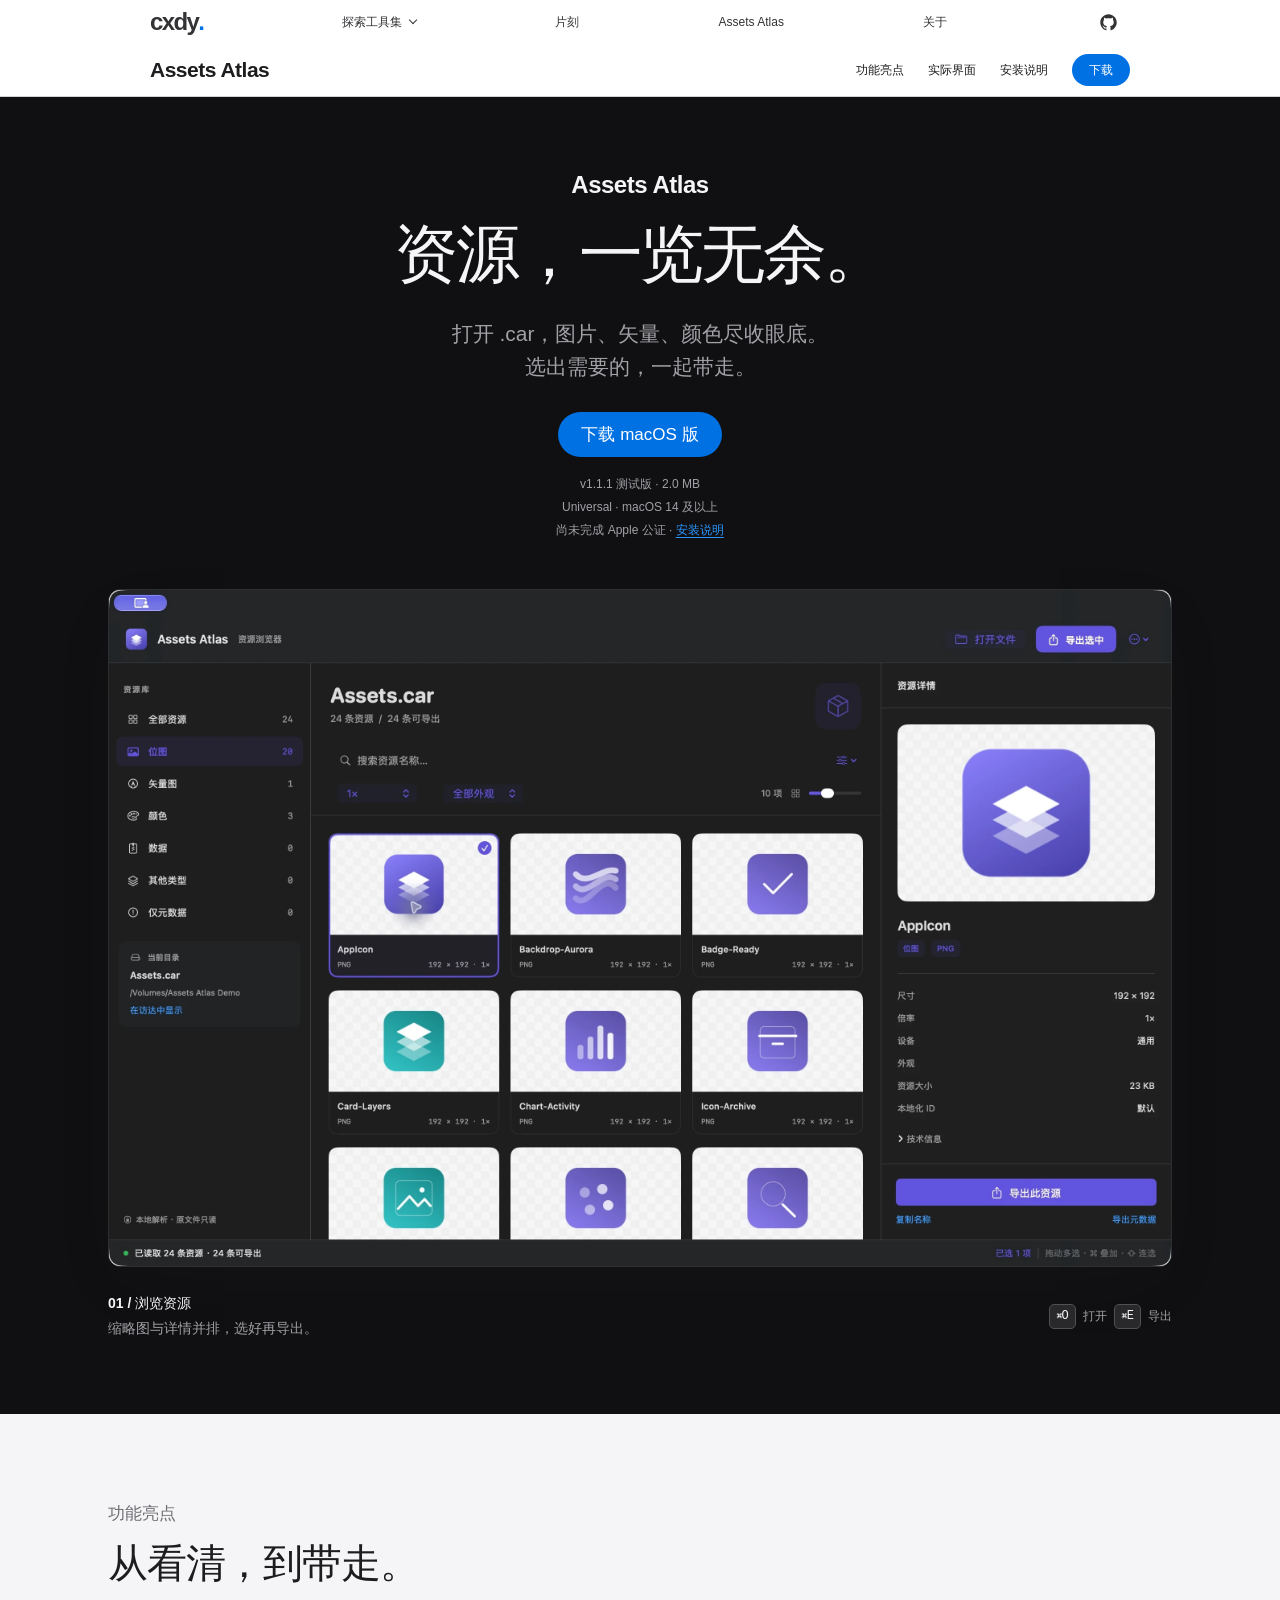
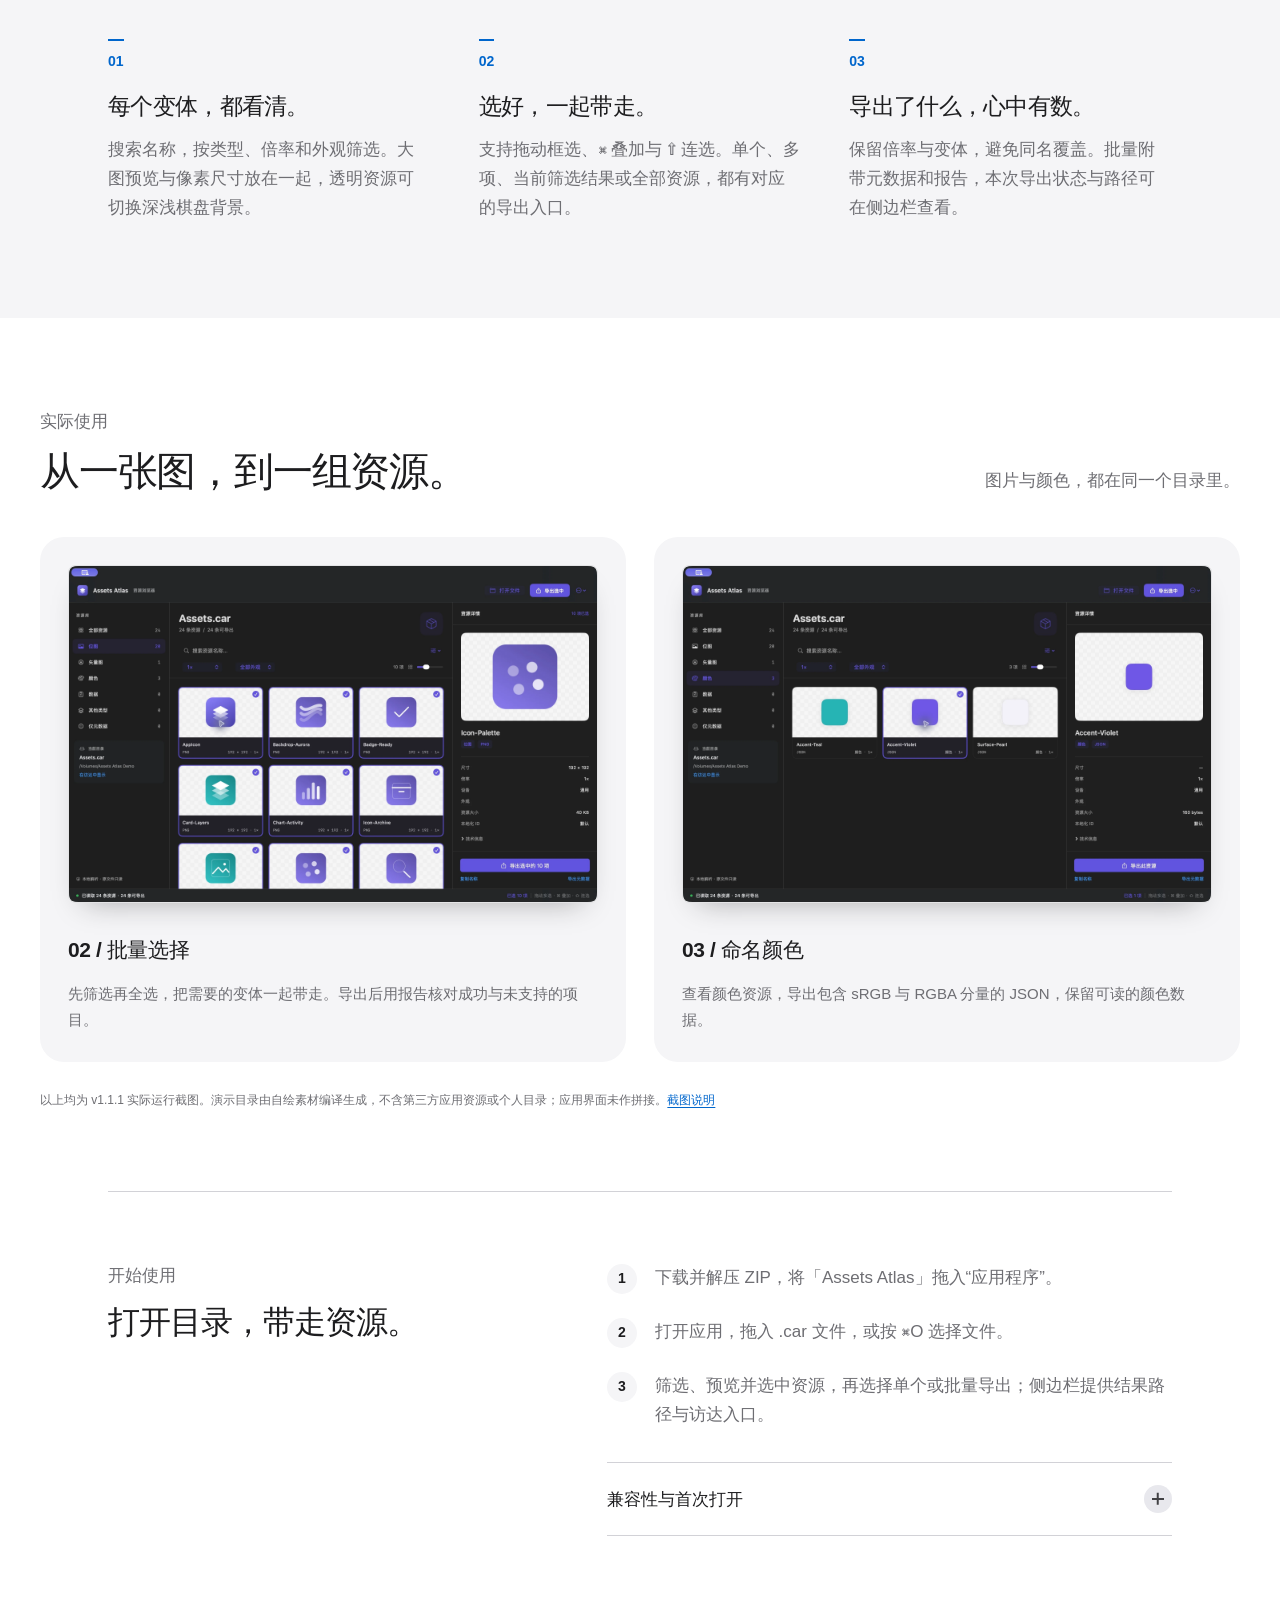
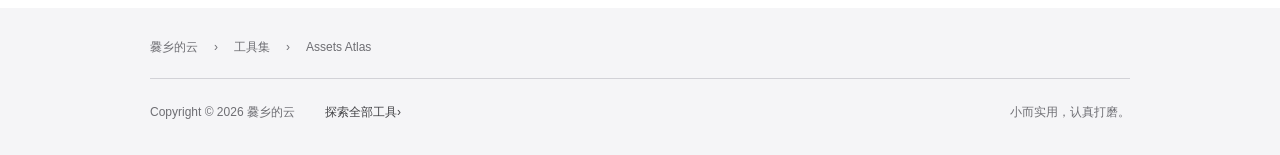
==== commit 8aa0077b: "feat: 发布片刻 cook-photo 品牌与新版产品页面 同步首页、详情页、共享导航、README 和下载地址至 1.6.0。 以最新版实际交互重新拍摄五张配图，旧产品路径自动跳转至 /cook" ====
--- a/assets-atlas/index.html
+++ b/assets-atlas/index.html
@@ -27,14 +27,14 @@
         <div class="nav-panel">
           <div class="nav-panel-inner">
             <div class="nav-products"><p>为日常，做一点好用的改变。</p>
-              <a href="/photo-select/"><span class="nav-app-icon nav-photo-icon" aria-hidden="true"></span><span class="nav-product-copy"><strong>照片快选</strong><small>留下每一张喜欢。</small></span><span class="nav-arrow" aria-hidden="true">›</span></a>
+              <a href="/cook-photo/"><span class="nav-app-icon nav-photo-icon" aria-hidden="true"></span><span class="nav-product-copy"><strong>片刻</strong><small>留下每一张喜欢。</small></span><span class="nav-arrow" aria-hidden="true">›</span></a>
               <a href="/assets-atlas/"><img class="nav-app-icon" src="/assets/images/assets-atlas-icon.png" width="48" height="48" alt=""><span class="nav-product-copy"><strong>Assets Atlas</strong><small>资源，一览无余。</small></span><span class="nav-arrow" aria-hidden="true">›</span></a>
             </div>
             <div class="nav-more"><p>进一步了解</p><a href="/#collection">所有工具</a><a href="/#about">关于这个空间</a><a href="https://github.com/cxdyun" target="_blank" rel="noopener noreferrer">在 GitHub 关注<span class="sr-only">（在新标签页打开）</span><span aria-hidden="true"> ↗</span></a></div>
           </div>
         </div>
       </details>
-      <a class="desktop-product" href="/photo-select/">照片快选</a>
+      <a class="desktop-product" href="/cook-photo/">片刻</a>
       <a class="desktop-product" href="/assets-atlas/">Assets Atlas</a>
       <a class="desktop-product" href="/#about">关于</a>
       <a class="github-link" href="https://github.com/cxdyun" target="_blank" rel="noopener noreferrer" aria-label="GitHub（在新标签页打开）"><span class="github-icon" aria-hidden="true"></span></a>
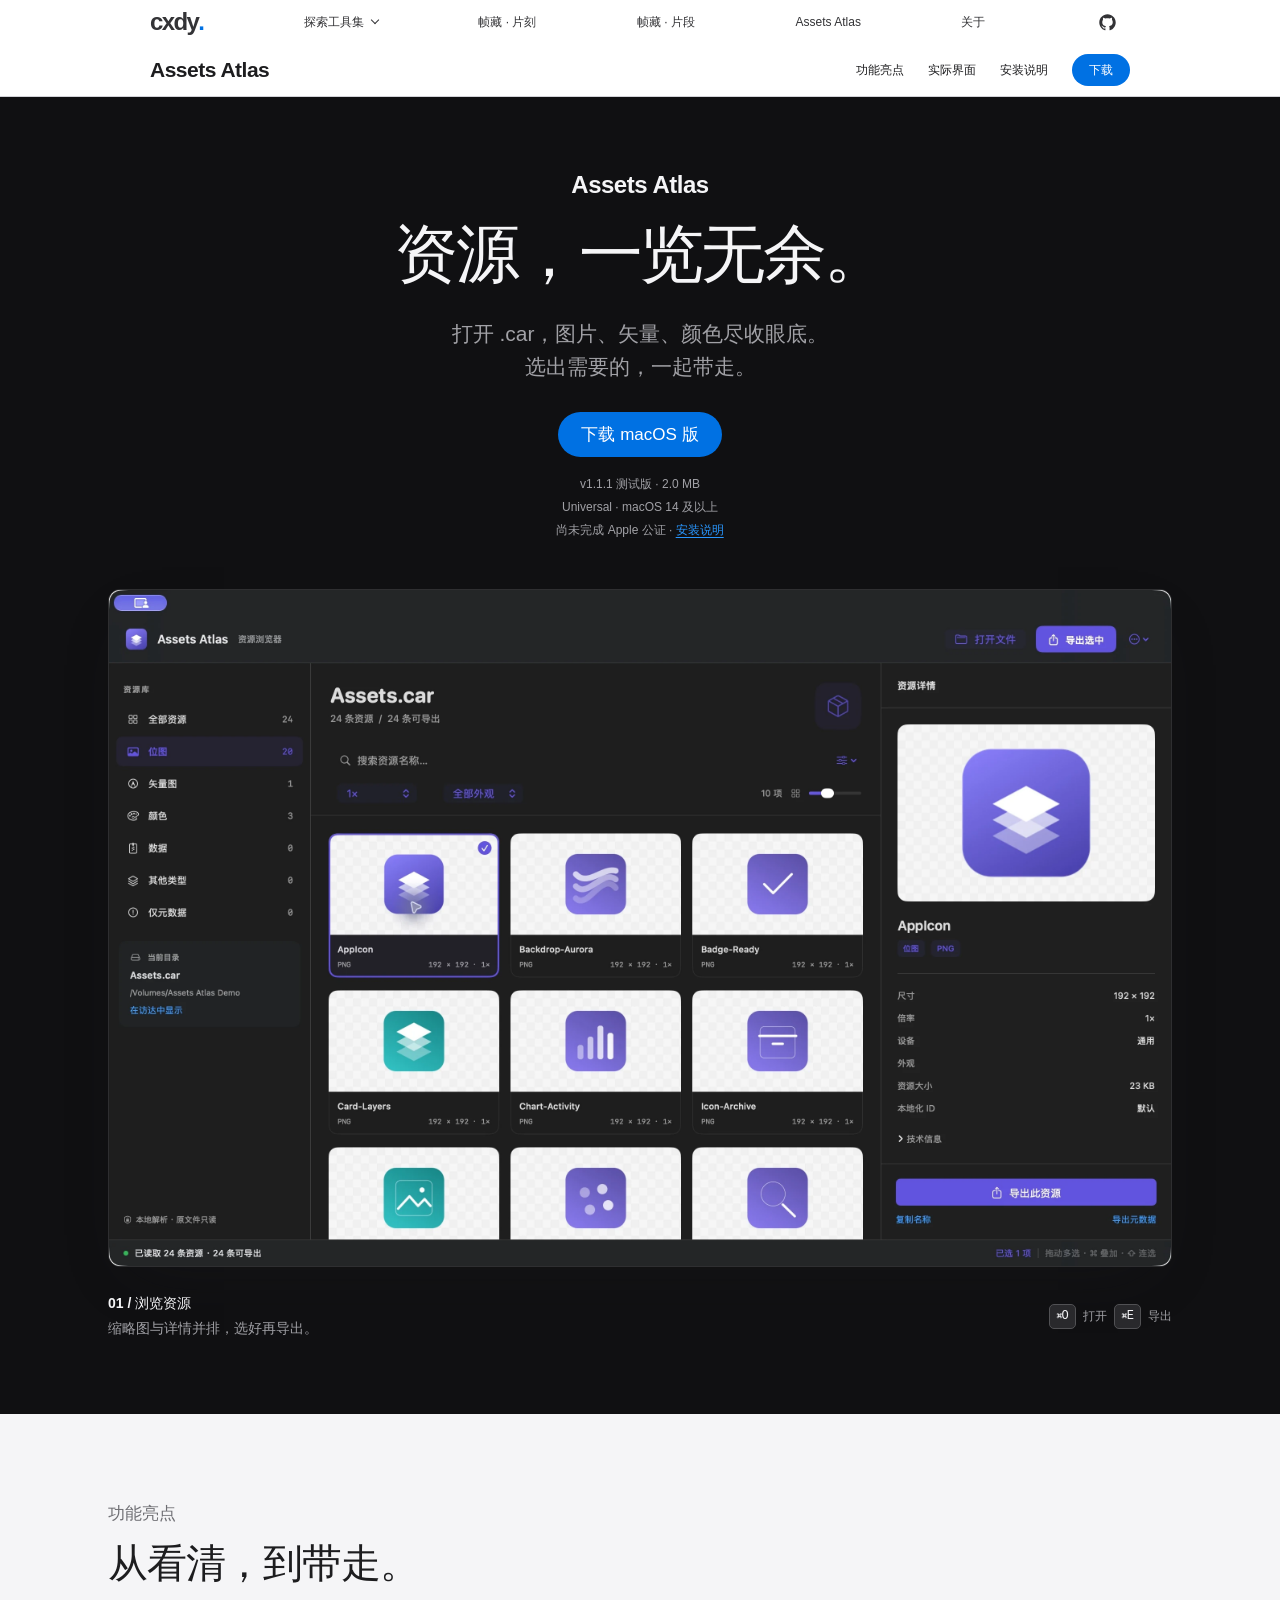
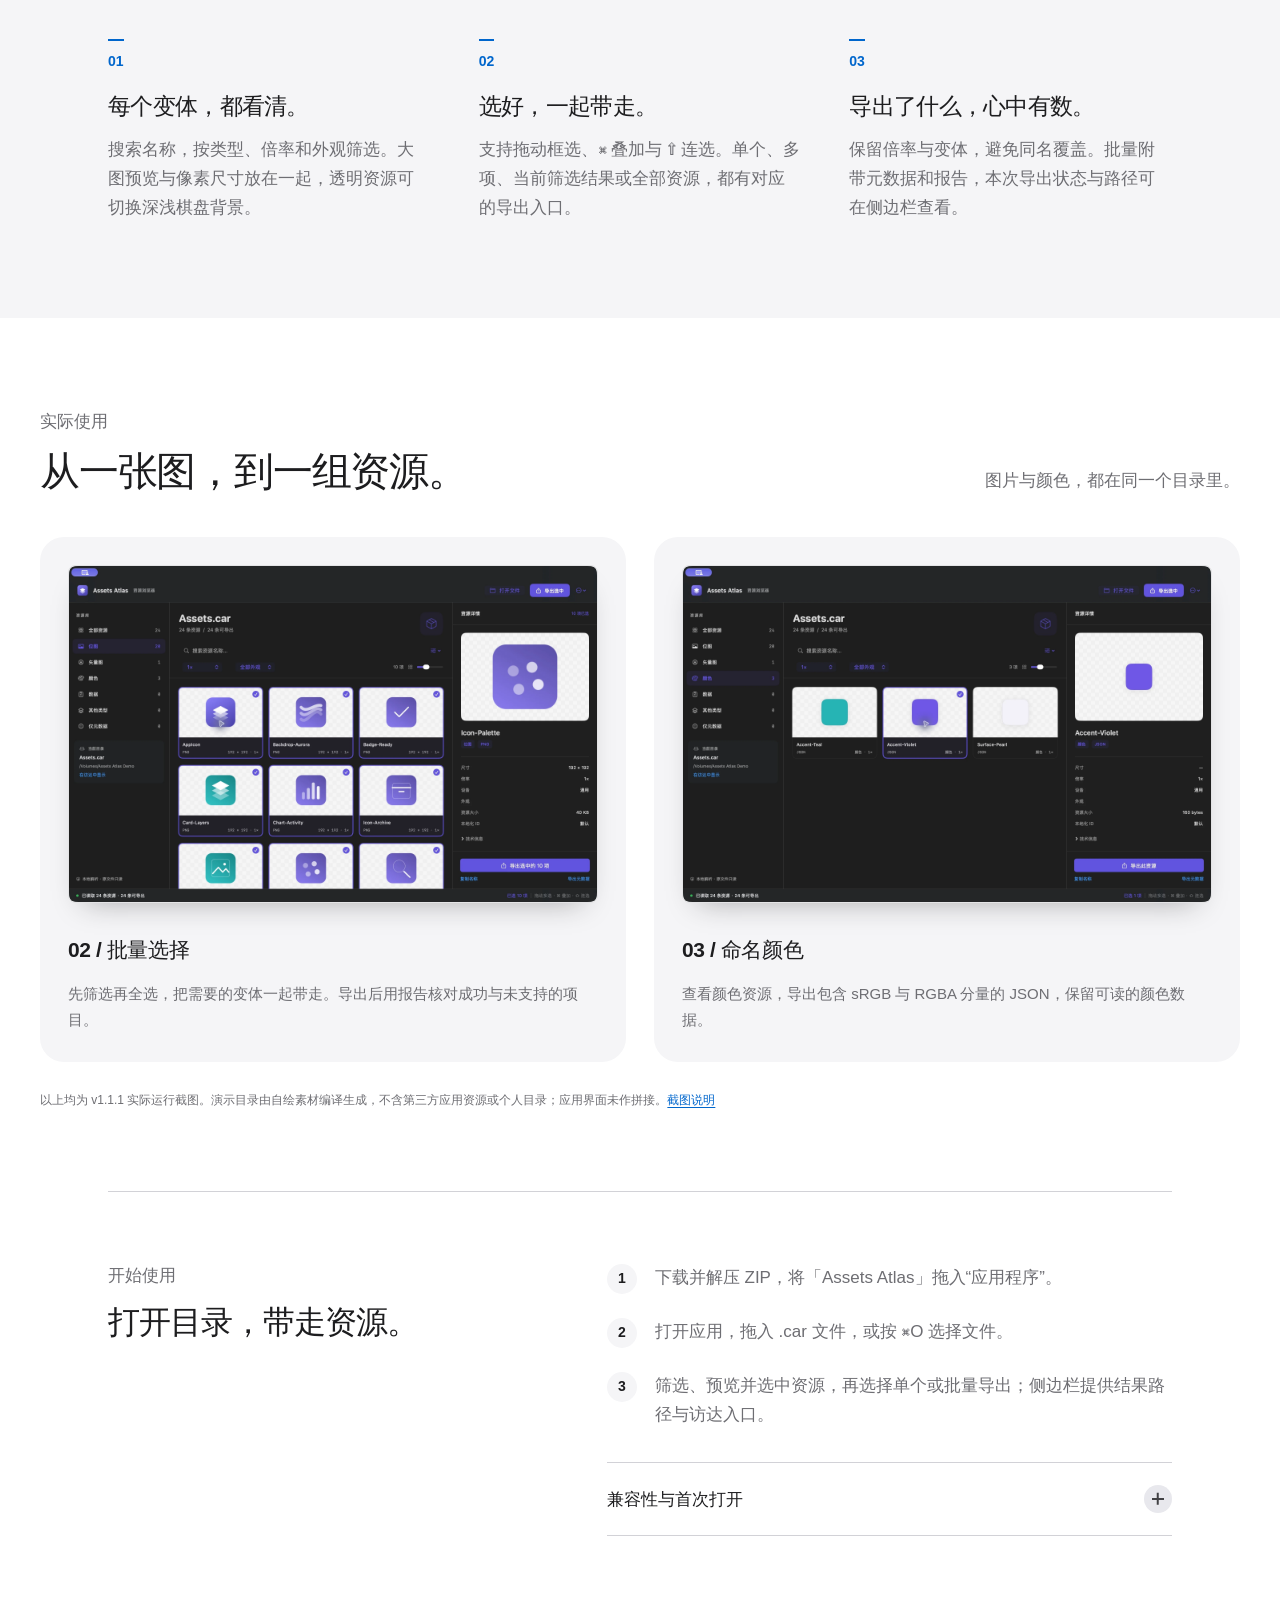
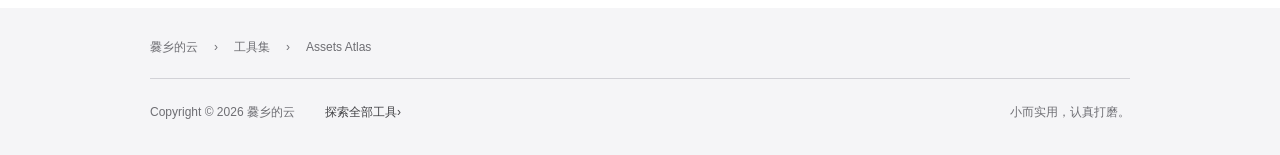
==== commit 434bc92f: "feat(site): 更新帧藏双模块展示与自有素材界面 - 图片和视频分别使用独立图标及帧藏产品名前缀 - 统一主页和详情导航，替换六张真实工作台截图 - 两个产品继续共用 2.0.3 安装包，更新" ====
--- a/assets-atlas/index.html
+++ b/assets-atlas/index.html
@@ -27,14 +27,16 @@
         <div class="nav-panel">
           <div class="nav-panel-inner">
             <div class="nav-products"><p>为日常，做一点好用的改变。</p>
-              <a href="/cook-photo/"><span class="nav-app-icon nav-photo-icon" aria-hidden="true"></span><span class="nav-product-copy"><strong>片刻</strong><small>留下每一张喜欢。</small></span><span class="nav-arrow" aria-hidden="true">›</span></a>
+              <a href="/cook-photo/"><span class="nav-app-icon nav-photo-icon" aria-hidden="true"></span><span class="nav-product-copy"><strong>帧藏 · 片刻</strong><small>留下每一张喜欢。</small></span><span class="nav-arrow" aria-hidden="true">›</span></a>
+              <a href="/video-select/"><span class="nav-app-icon nav-video-icon" aria-hidden="true"></span><span class="nav-product-copy"><strong>帧藏 · 片段</strong><small>把精彩，留在故事里。</small></span><span class="nav-arrow" aria-hidden="true">›</span></a>
               <a href="/assets-atlas/"><img class="nav-app-icon" src="/assets/images/assets-atlas-icon.png" width="48" height="48" alt=""><span class="nav-product-copy"><strong>Assets Atlas</strong><small>资源，一览无余。</small></span><span class="nav-arrow" aria-hidden="true">›</span></a>
             </div>
             <div class="nav-more"><p>进一步了解</p><a href="/#collection">所有工具</a><a href="/#about">关于这个空间</a><a href="https://github.com/cxdyun" target="_blank" rel="noopener noreferrer">在 GitHub 关注<span class="sr-only">（在新标签页打开）</span><span aria-hidden="true"> ↗</span></a></div>
           </div>
         </div>
       </details>
-      <a class="desktop-product" href="/cook-photo/">片刻</a>
+      <a class="desktop-product" href="/cook-photo/">帧藏 · 片刻</a>
+      <a class="desktop-product" href="/video-select/">帧藏 · 片段</a>
       <a class="desktop-product" href="/assets-atlas/">Assets Atlas</a>
       <a class="desktop-product" href="/#about">关于</a>
       <a class="github-link" href="https://github.com/cxdyun" target="_blank" rel="noopener noreferrer" aria-label="GitHub（在新标签页打开）"><span class="github-icon" aria-hidden="true"></span></a>
--- a/assets/home.css
+++ b/assets/home.css
@@ -46,8 +46,8 @@
 .nav-products a + a { margin-top: 4px; }
 .nav-products a:hover, .nav-products a:focus-visible { background: #ededf0; }
 .nav-app-icon { width: 48px; height: 48px; flex-shrink: 0; border-radius: 12px; }
-.nav-photo-icon { background: #fff; box-shadow: inset 0 0 0 1px #0000000a; display: grid; place-items: center; }
-.nav-photo-icon::before { content: ''; width: 26px; height: 26px; background: #515154; mask: url('/assets/icons/camera.svg') center / contain no-repeat; -webkit-mask: url('/assets/icons/camera.svg') center / contain no-repeat; }
+.nav-photo-icon, .nav-video-icon { background: #fff; box-shadow: inset 0 0 0 1px #0000000a; display: grid; place-items: center; }
+.nav-photo-icon::before, .nav-video-icon::before { content: ''; width: 26px; height: 26px; background: #515154; mask: url('/assets/icons/image.svg') center / contain no-repeat; -webkit-mask: url('/assets/icons/image.svg') center / contain no-repeat; }
 .nav-product-copy { display: grid; gap: 6px; }
 .nav-product-copy strong { font-size: 21px; font-weight: 600; letter-spacing: -.5px; }
 .nav-product-copy small { font-size: 12px; color: var(--muted); }
@@ -188,3 +188,5 @@
   *, *::before, *::after { animation: none !important; transition: none !important; }
   .button:active { transform: none; }
 }
+
+.nav-video-icon::before { mask-image: url('/assets/icons/video.svg'); -webkit-mask-image: url('/assets/icons/video.svg'); }
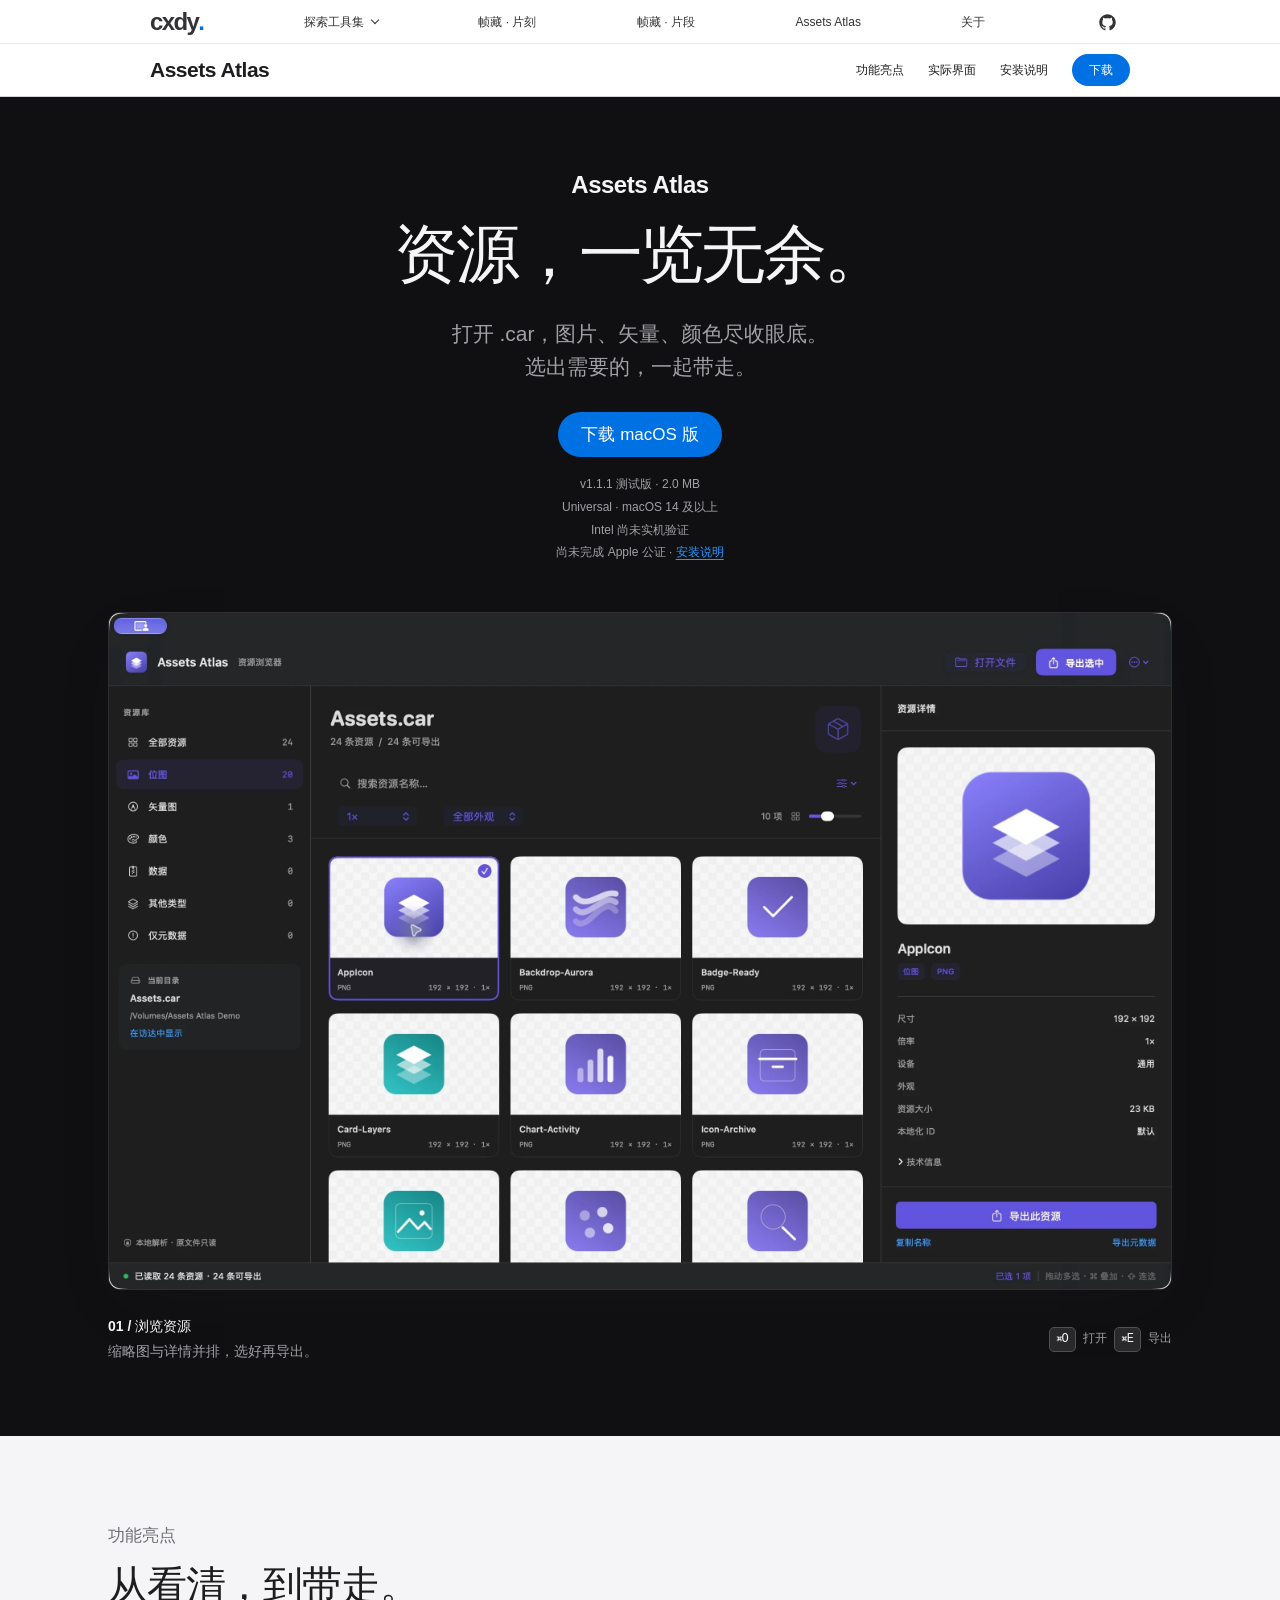
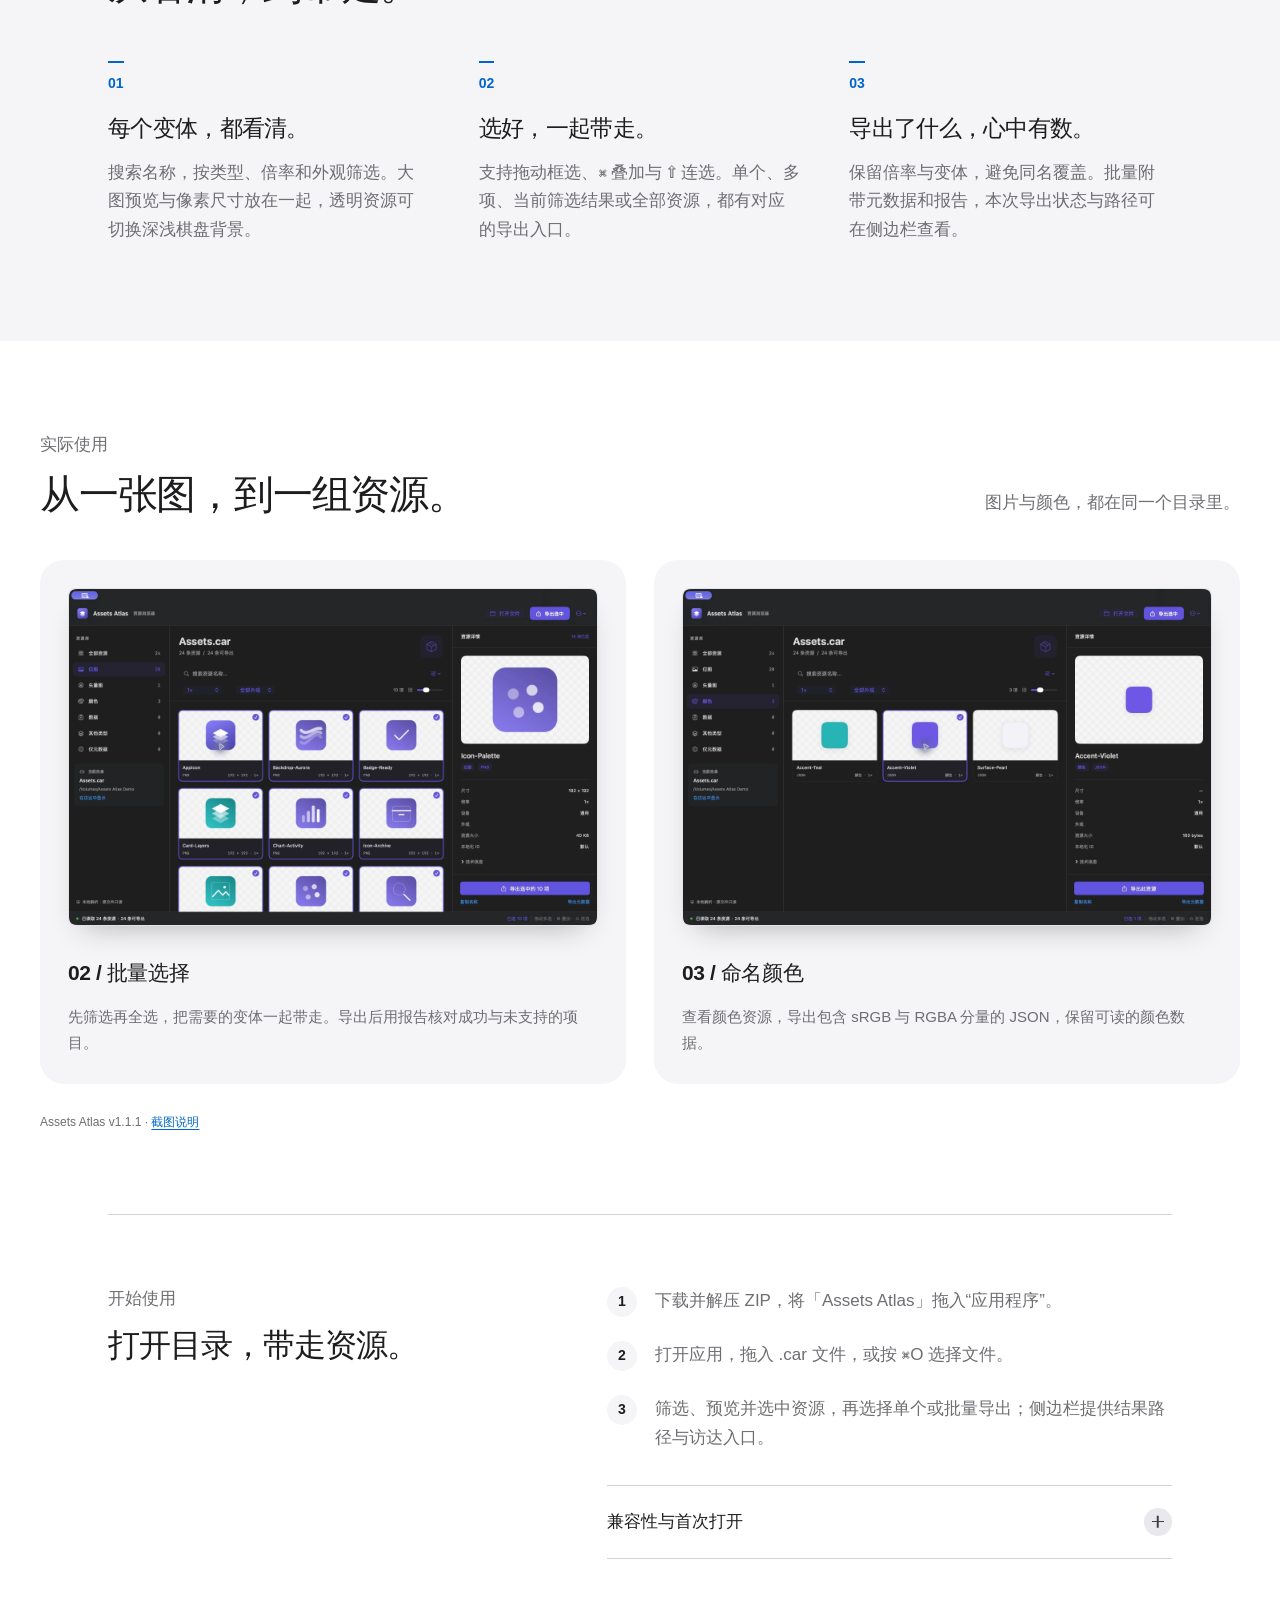
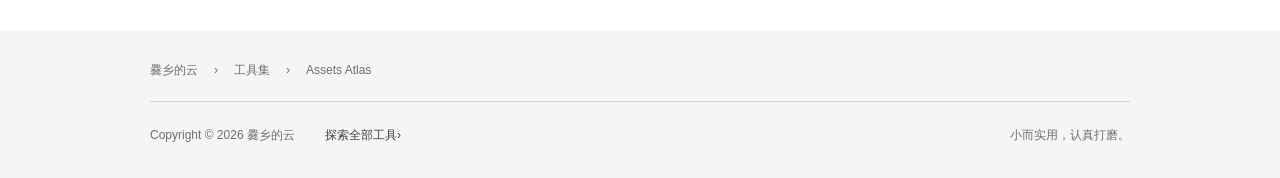
==== commit f98bf4f0: "feat(site): 优化产品展示与截图预览并增加首页留白 # 改动范围 优化首页用途文案与下载兼容性说明，精简重复提示；增加桌面与手机首屏留白，导航沿用实色风格。 支持截图原位放大与手机画廊标签横" ====
--- a/assets-atlas/index.html
+++ b/assets-atlas/index.html
@@ -13,7 +13,7 @@
   <meta property="og:site_name" content="爨乡的云">
   <title>Assets Atlas · 爨乡的云</title>
   <link rel="icon" href="/assets/favicon.svg" type="image/svg+xml">
-  <link rel="stylesheet" href="/assets/home.css">
+  <link rel="stylesheet" href="/assets/home.css?v=2.0.3">
   <link rel="stylesheet" href="/assets/site.css">
   <script src="/assets/home.js" defer></script>
 </head>
@@ -58,7 +58,7 @@
         </div>
         <div class="release-download">
           <a class="button primary-link" href="https://github.com/cxdyun/cxdy-top/releases/download/assets-atlas-v1.1.1/Assets-Atlas-1.1.1-universal.zip">下载 macOS 版<span class="sr-only">（ZIP 安装包，Universal）</span></a>
-          <p class="runtime-note">v1.1.1 测试版 · 2.0 MB<br>Universal · macOS 14 及以上<br>尚未完成 Apple 公证 · <a href="#guide-title">安装说明</a></p>
+          <p class="runtime-note">v1.1.1 测试版 · 2.0 MB<br>Universal · macOS 14 及以上<br>Intel 尚未实机验证<br>尚未完成 Apple 公证 · <a href="#guide-title">安装说明</a></p>
         </div>
       </section>
       <figure class="product-shot hero-shot">
@@ -79,13 +79,13 @@
           <figure class="product-shot"><a class="screenshot-link" href="/assets/images/assets-atlas-selection.webp" target="_blank" rel="noopener" aria-label="查看批量选择原尺寸截图（在新标签页打开）"><img src="/assets/images/assets-atlas-selection.webp" alt="批量选择真实界面：十项资源以紫色边框标为选中，详情区显示导出选中的十项。" width="2640" height="1680" loading="lazy" decoding="async"></a><figcaption><b>02 / 批量选择</b><p>先筛选再全选，把需要的变体一起带走。导出后用报告核对成功与未支持的项目。</p></figcaption></figure>
           <figure class="product-shot"><a class="screenshot-link" href="/assets/images/assets-atlas-colors.webp" target="_blank" rel="noopener" aria-label="查看命名颜色原尺寸截图（在新标签页打开）"><img src="/assets/images/assets-atlas-colors.webp" alt="命名颜色真实界面：青绿、紫色和浅色三种演示颜色，右侧预览紫色并提供 JSON 导出。" width="2640" height="1680" loading="lazy" decoding="async"></a><figcaption><b>03 / 命名颜色</b><p>查看颜色资源，导出包含 sRGB 与 RGBA 分量的 JSON，保留可读的颜色数据。</p></figcaption></figure>
         </div>
-        <p class="screenshot-note">以上均为 v1.1.1 实际运行截图。演示目录由自绘素材编译生成，不含第三方应用资源或个人目录；应用界面未作拼接。<a href="/assets-atlas/截图说明.md">截图说明<span class="sr-only">（Markdown 文档）</span></a></p>
+        <p class="screenshot-note">Assets Atlas v1.1.1 · <a href="/assets-atlas/截图说明.md">截图说明<span class="sr-only">（Markdown 文档）</span></a></p>
       </section>
       <section class="start-guide" aria-labelledby="guide-title">
         <div><p class="eyebrow">开始使用</p><h2 id="guide-title">打开目录，带走资源。</h2></div>
         <div class="guide-content">
           <ol><li><span>下载并解压 ZIP，将「Assets Atlas」拖入“应用程序”。</span></li><li><span>打开应用，拖入 .car 文件，或按 ⌘O 选择文件。</span></li><li><span>筛选、预览并选中资源，再选择单个或批量导出；侧边栏提供结果路径与访达入口。</span></li></ol>
-          <details><summary>兼容性与首次打开<span class="details-plus" aria-hidden="true"></span></summary><p>当前为临时签名、未公证的测试构建。若系统阻止首次启动，请确认来自本站，再参考 <a href="https://support.apple.com/zh-cn/102445" target="_blank" rel="noopener noreferrer">Apple 官方说明</a> 使用系统提供的确认入口。安装包包含 Apple Silicon 与 Intel 两种架构；已在 Apple Silicon Mac 上运行验证，Intel 尚未实机验证。</p><p>位图导出为 PNG；SVG、PDF 在系统支持时保留矢量，颜色导出 JSON，原始数据导出 BIN。部分图层容器与矢量符号只能提供元数据，报告会明确列出；不保证还原全部编译前信息，也不修改原 .car 文件。</p><p>v1.1.1 已修复重启时显示旧“导出成功”记录的问题。<a href="https://github.com/cxdyun/cxdy-top/releases/tag/assets-atlas-v1.1.1">发行说明</a> · <a href="https://github.com/cxdyun/cxdy-top/releases/download/assets-atlas-v1.1.1/Assets-Atlas-1.1.1-universal.zip.sha256">SHA-256 校验文件</a></p></details>
+          <details><summary>兼容性与首次打开<span class="details-plus" aria-hidden="true"></span></summary><p>当前为临时签名、未公证的测试构建。若系统阻止首次启动，请确认来自本站，再参考 <a href="https://support.apple.com/zh-cn/102445" target="_blank" rel="noopener noreferrer">Apple 官方说明</a> 使用系统提供的确认入口。安装包包含 Apple Silicon 与 Intel 两种架构；已在 Apple Silicon Mac 上运行验证，Intel 尚未实机验证。</p><p>位图导出为 PNG；SVG、PDF 在系统支持时保留矢量，颜色导出 JSON，原始数据导出 BIN。部分图层容器与矢量符号只能提供元数据，报告会明确列出；不保证还原全部编译前信息，也不修改原 .car 文件。</p><p><a href="https://github.com/cxdyun/cxdy-top/releases/tag/assets-atlas-v1.1.1">发行说明</a> · <a href="https://github.com/cxdyun/cxdy-top/releases/download/assets-atlas-v1.1.1/Assets-Atlas-1.1.1-universal.zip.sha256">SHA-256 校验文件</a></p></details>
         </div>
       </section>
     </main>
--- a/assets/home.css
+++ b/assets/home.css
@@ -24,7 +24,7 @@
 .sr-only { position: absolute; width: 1px; height: 1px; padding: 0; margin: -1px; overflow: hidden; clip-path: inset(50%); white-space: nowrap; border: 0; }
 .skip-link { position: fixed; top: 8px; left: 12px; padding: 12px 18px; border-radius: 8px; background: #fff; color: #0066cc; z-index: 100; transform: translateY(-150%); }
 .skip-link:focus { transform: none; }
-.global-header { position: sticky; top: 0; z-index: 20; background: #ffffffd9; -webkit-backdrop-filter: saturate(180%) blur(20px); backdrop-filter: saturate(180%) blur(20px); }
+.global-header { height: 44px; position: sticky; top: 0; z-index: 20; background: #fff; border-bottom: 1px solid #e8e8ed; }
 .global-nav { max-width: 1024px; height: 44px; padding: 0 22px; margin: auto; display: flex; justify-content: space-between; align-items: center; gap: 32px; font-size: 12px; }
 .global-nav > a, .nav-menu > summary { min-height: 44px; display: flex; align-items: center; color: #333336; transition: color .2s; }
 .global-nav a:hover, .nav-menu > summary:hover { color: #000; }
@@ -56,11 +56,11 @@
 .nav-more { border-left: 1px solid #e1e1e6; padding-left: 40px; }
 .nav-more a { font-size: 14px; font-weight: 500; min-height: 36px; }
 .nav-more a:hover { color: var(--link); }
-.menu-scrim { position: fixed; inset: 44px 0 0; z-index: 19; background: #00000024; -webkit-backdrop-filter: blur(6px); backdrop-filter: blur(6px); opacity: 0; visibility: hidden; transition: opacity .28s, visibility .28s; }
+.menu-scrim { position: fixed; inset: 44px 0 0; z-index: 19; background: #00000024; opacity: 0; visibility: hidden; transition: opacity .28s, visibility .28s; }
 body:has(.nav-menu[open]) .menu-scrim { opacity: 1; visibility: visible; }
 body:has(.nav-menu.is-closing) .menu-scrim { opacity: 0; }
 .mobile-label, .mobile-break { display: none; }
-.intro { text-align: center; padding: 72px 24px 70px; }
+.intro { text-align: center; padding: 80px 24px; }
 .eyebrow { font-size: 17px; font-weight: 500; margin: 0 0 20px; }
 .intro h1 { margin: 0; font-size: clamp(42px, 5vw, 64px); letter-spacing: -.045em; line-height: 1.16; font-weight: 600; }
 .intro h1 span { color: var(--muted); }
@@ -92,7 +92,7 @@
 .gallery-slide img { display: block; width: 100%; height: auto; border-radius: 10px; border: 1px solid #00000012; }
 .gallery-slide figcaption { padding: 28px 0 0; color: var(--muted); font-size: 14px; line-height: 1.6; }
 .gallery-slide strong { font-weight: 600; color: #1d1d1f; }
-.gallery-controls { display: flex; justify-content: center; align-items: center; gap: 2px; width: fit-content; max-width: calc(100% - 32px); padding: 4px 8px; margin: 13px auto 0; border-radius: 980px; background: #e8e8ed; }
+.gallery-controls { position: relative; display: flex; justify-content: center; align-items: center; gap: 2px; width: fit-content; max-width: calc(100% - 32px); padding: 4px 8px; margin: 13px auto 0; border-radius: 980px; background: #e8e8ed; }
 .gallery-controls button { min-height: 44px; display: inline-flex; align-items: center; gap: 7px; border: 0; border-radius: 980px; background: transparent; padding: 0 14px; font-size: 12px; color: #515154; transition: background-color .2s, color .2s; }
 .gallery-controls button:hover { color: #1d1d1f; }
 .gallery-controls button[aria-pressed="true"] { color: #1d1d1f; background: #fff; }
@@ -116,7 +116,6 @@
 .about > p:not(.eyebrow) { color: var(--muted); font-size: 19px; line-height: 1.8; margin: 24px 0 16px; }
 .footer { background: #f5f5f7; padding: 0 24px; color: var(--muted); font-size: 12px; line-height: 1.6; }
 .footer-inner { max-width: 980px; margin: auto; }
-.footer-disclaimer { margin: 0; padding: 24px 0; border-bottom: 1px solid #d2d2d7; }
 .footer-bottom { display: flex; align-items: center; gap: 30px; padding: 12px 0 20px; }
 .footer-bottom a { display: inline-flex; align-items: center; min-height: 44px; color: #424245; }
 .footer-bottom a:hover { text-decoration: underline; }
@@ -135,6 +134,7 @@
   .intro .text-link { animation-delay: .18s; }
 }
 @media (max-width: 767px) {
+  .global-header { height: 48px; }
   .global-nav { height: 48px; padding: 0 20px; gap: 24px; }
   .global-nav > a, .nav-menu > summary { min-height: 48px; }
   .global-nav .desktop-product, .desktop-label { display: none; }
@@ -150,7 +150,7 @@
   .nav-more { border-left: 0; border-top: 1px solid #e1e1e6; padding: 20px 12px 0; }
   .nav-more p { margin-bottom: 6px; }
   .menu-scrim { top: 48px; }
-  .intro { padding: 52px 20px 48px; }
+  .intro { padding: 56px 20px; }
   .eyebrow { font-size: 14px; margin-bottom: 16px; }
   .intro h1 { font-size: 44px; }
   .intro-description { font-size: 19px; margin-top: 20px; }
@@ -166,8 +166,9 @@
   .gallery-slide { padding: 16px 22px 6px; }
   .gallery-slide img, .gallery-slide > a { border-radius: 6px; }
   .gallery-slide figcaption { font-size: 12px; padding-top: 22px; }
-  .gallery-controls { margin-top: 12px; }
-  .gallery-controls button { padding: 0 10px; font-size: 11px; }
+  .gallery-controls { margin-top: 12px; justify-content: flex-start; overflow-x: auto; scrollbar-width: none; }
+  .gallery-controls::-webkit-scrollbar { display: none; }
+  .gallery-controls button { padding: 0 12px; font-size: 12px; flex-shrink: 0; white-space: nowrap; }
   .screenshot-note { font-size: 10px; margin: 17px 24px 0; }
   .about { padding: 68px 24px 64px; }
   .about h2 { font-size: 36px; }
@@ -190,3 +191,16 @@
 }
 
 .nav-video-icon::before { mask-image: url('/assets/icons/video.svg'); -webkit-mask-image: url('/assets/icons/video.svg'); }
+
+body:has(.screenshot-preview[open]) { overflow: hidden; }
+.screenshot-preview { width: min(1200px, calc(100% - 24px)); max-width: none; max-height: calc(100dvh - 24px); padding: 0; border: 1px solid #d2d2d7; border-radius: 12px; background: #fff; color: #1d1d1f; }
+.screenshot-preview::backdrop { background: #000a; }
+.preview-toolbar { display: flex; align-items: center; gap: 8px; padding: 8px; border-bottom: 1px solid #e8e8ed; }
+.preview-toolbar form { margin-left: auto; }
+.preview-toolbar button, .preview-toolbar a { display: inline-flex; align-items: center; justify-content: center; min-height: 44px; padding: 8px 12px; font-size: 14px; border: 0; border-radius: 8px; background: transparent; color: inherit; }
+.preview-toolbar button:hover, .preview-toolbar a:hover { background: #f5f5f7; }
+.preview-toolbar :focus-visible { outline-offset: -3px; }
+.preview-image { overflow: auto; max-height: calc(100dvh - 104px); background: #f5f5f7; }
+.preview-image img { display: block; max-width: 100%; max-height: calc(100dvh - 104px); width: auto; height: auto; margin: auto; }
+.is-zoomed .preview-image img { max-width: none; max-height: none; margin: 0; }
+.preview-image p { padding: 24px; line-height: 1.6; }
--- a/assets/site.css
+++ b/assets/site.css
@@ -2,7 +2,7 @@
 
 /* 产品页复用首页的字体、导航、按钮与辅助功能，仅补充详情布局。 */
 html { scroll-padding-top: 116px; }
-.local-nav { position: sticky; top: 44px; z-index: 18; background: #ffffffde; border-bottom: 1px solid #d2d2d7; -webkit-backdrop-filter: saturate(180%) blur(20px); backdrop-filter: saturate(180%) blur(20px); }
+.local-nav { position: sticky; top: 44px; z-index: 18; background: #fff; border-bottom: 1px solid #d2d2d7; }
 .local-nav-inner { max-width: 1024px; min-height: 52px; padding: 0 22px; margin: auto; display: flex; align-items: center; justify-content: space-between; gap: 24px; }
 .local-title { font-size: 21px; font-weight: 600; letter-spacing: -.5px; white-space: nowrap; }
 .local-links { display: flex; align-items: center; gap: 24px; font-size: 12px; }
@@ -85,7 +85,7 @@
   .tool-lead { font-size: 38px; line-height: 1.2; }
   .tool-description { font-size: 17px; margin-top: 20px; }
   .release-download { margin-top: 24px; }
-  .runtime-note { font-size: 11px; }
+  .runtime-note { font-size: 12px; }
   .hero-shot { padding: 0 20px 44px; }
   .screenshot-link { border-radius: 7px; }
   .hero-shot figcaption { display: block; font-size: 12px; padding-top: 18px; }
